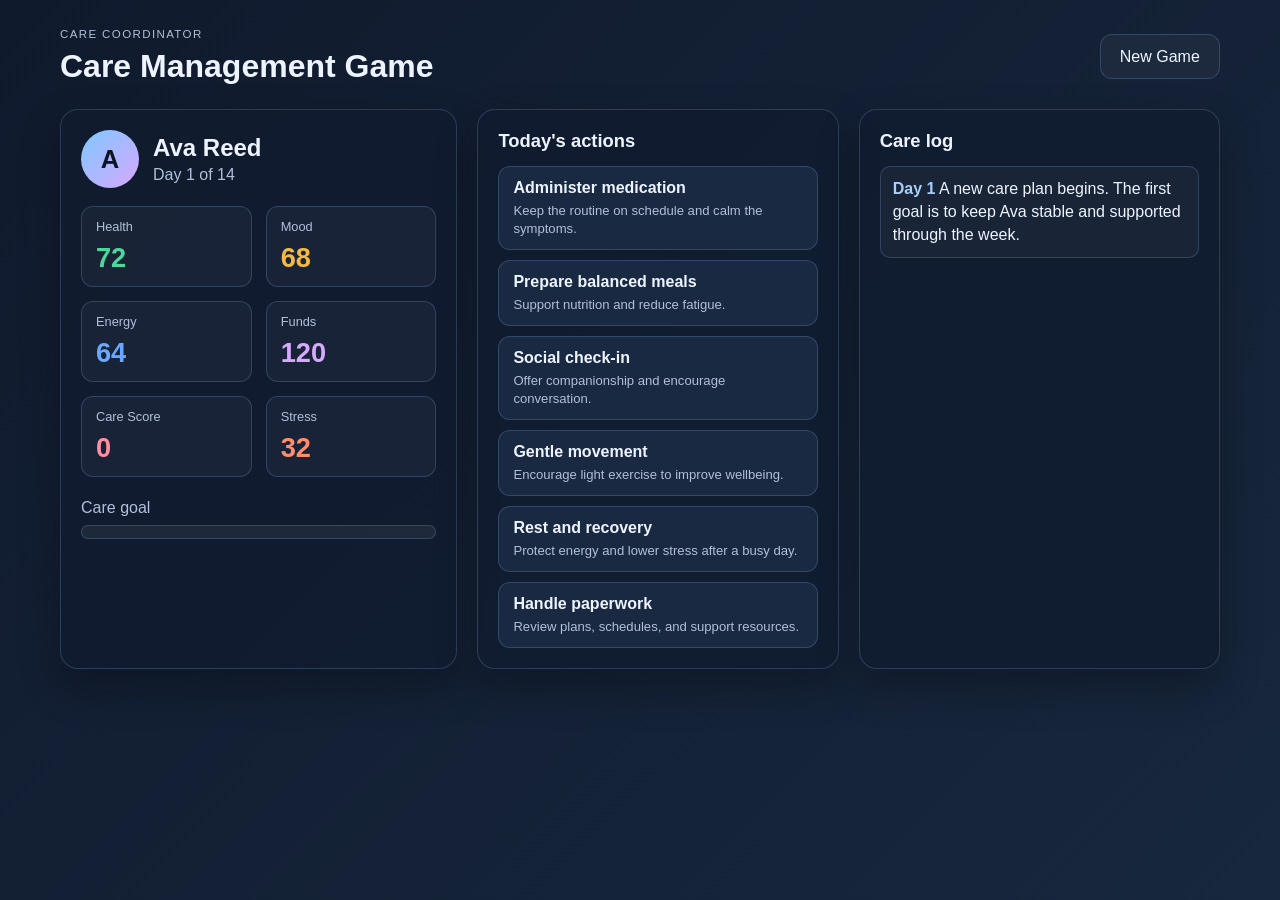
==== index.html @ a7c1570c "Version 1.0.0" ====
<!DOCTYPE html>
<html lang="en">
  <head>
    <meta charset="UTF-8" />
    <meta name="viewport" content="width=device-width, initial-scale=1.0" />
    <title>Care Management Game</title>
    <link rel="stylesheet" href="style.css" />
  </head>
  <body>
    <div class="app-shell">
      <header class="topbar">
        <div>
          <p class="eyebrow">Care Coordinator</p>
          <h1>Care Management Game</h1>
        </div>
        <button id="new-game-btn" class="secondary-btn">New Game</button>
      </header>

      <main class="game-layout">
        <section class="panel status-panel">
          <div class="patient-header">
            <div class="avatar">A</div>
            <div>
              <h2 id="patient-name">Ava Reed</h2>
              <p id="day-label">Day 1 of 14</p>
            </div>
          </div>

          <div class="stat-grid">
            <div class="stat-card health">
              <span>Health</span>
              <strong id="health-stat">72</strong>
            </div>
            <div class="stat-card mood">
              <span>Mood</span>
              <strong id="mood-stat">68</strong>
            </div>
            <div class="stat-card energy">
              <span>Energy</span>
              <strong id="energy-stat">64</strong>
            </div>
            <div class="stat-card money">
              <span>Funds</span>
              <strong id="funds-stat">120</strong>
            </div>
            <div class="stat-card care">
              <span>Care Score</span>
              <strong id="care-stat">0</strong>
            </div>
            <div class="stat-card stress">
              <span>Stress</span>
              <strong id="stress-stat">32</strong>
            </div>
          </div>

          <div class="progress-block">
            <label>Care goal</label>
            <div class="progress-bar">
              <div id="care-progress" class="progress-fill"></div>
            </div>
          </div>
        </section>

        <section class="panel action-panel">
          <h3>Today's actions</h3>
          <div id="action-buttons" class="action-list"></div>
        </section>

        <section class="panel log-panel">
          <h3>Care log</h3>
          <ul id="log-list" class="log-list"></ul>
        </section>
      </main>
    </div>

    <script src="script.js"></script>
  </body>
</html>
---- style.css ----
:root {
  --bg1: #101a2d;
  --bg2: #17273d;
  --panel: rgba(16, 28, 47, 0.88);
  --panel-alt: rgba(26, 44, 68, 0.9);
  --border: rgba(160, 196, 255, 0.2);
  --text: #eef4ff;
  --muted: #b3bfd8;
  --health: #4dd79d;
  --mood: #f4b942;
  --energy: #6aa8ff;
  --money: #d7a8ff;
  --care: #ff8ea3;
  --stress: #ff8d6b;
  --shadow: rgba(0, 0, 0, 0.28);
}

* {
  box-sizing: border-box;
}

body {
  margin: 0;
  min-height: 100vh;
  font-family: "Segoe UI", Tahoma, Geneva, Verdana, sans-serif;
  background: linear-gradient(135deg, var(--bg1), var(--bg2));
  color: var(--text);
}

button {
  font: inherit;
}

.app-shell {
  max-width: 1200px;
  margin: 0 auto;
  padding: 28px 20px 40px;
}

.topbar {
  display: flex;
  justify-content: space-between;
  align-items: center;
  gap: 18px;
  margin-bottom: 24px;
}

.eyebrow {
  margin: 0 0 8px;
  color: var(--muted);
  text-transform: uppercase;
  letter-spacing: 0.12em;
  font-size: 0.72rem;
}

h1 {
  margin: 0;
  font-size: clamp(2rem, 2vw, 3rem);
}

.secondary-btn {
  border: 1px solid var(--border);
  background: rgba(255, 255, 255, 0.04);
  color: var(--text);
  padding: 0.8rem 1.2rem;
  border-radius: 12px;
  cursor: pointer;
  transition: transform 0.15s ease, background 0.15s ease;
}

.secondary-btn:hover {
  transform: translateY(-1px);
  background: rgba(255, 255, 255, 0.08);
}

.game-layout {
  display: grid;
  grid-template-columns: 1.1fr 1fr 1fr;
  gap: 20px;
}

.panel {
  background: var(--panel);
  border: 1px solid var(--border);
  border-radius: 18px;
  box-shadow: 0 18px 40px var(--shadow);
  padding: 20px;
}

.patient-header {
  display: flex;
  align-items: center;
  gap: 14px;
  margin-bottom: 18px;
}

.avatar {
  display: grid;
  place-items: center;
  width: 58px;
  height: 58px;
  border-radius: 50%;
  background: linear-gradient(135deg, #7fc8ff, #d7a8ff);
  color: #0d1424;
  font-weight: 800;
  font-size: 1.6rem;
}

.patient-header h2 {
  margin: 0 0 4px;
}

#day-label {
  margin: 0;
  color: var(--muted);
}

.stat-grid {
  display: grid;
  grid-template-columns: repeat(2, minmax(120px, 1fr));
  gap: 14px;
}

.stat-card {
  background: rgba(255, 255, 255, 0.04);
  border: 1px solid var(--border);
  border-radius: 12px;
  padding: 12px 14px;
}

.stat-card span {
  display: block;
  color: var(--muted);
  font-size: 0.8rem;
  margin-bottom: 8px;
}

.stat-card strong {
  font-size: 1.7rem;
}

.stat-card.health strong { color: var(--health); }
.stat-card.mood strong { color: var(--mood); }
.stat-card.energy strong { color: var(--energy); }
.stat-card.money strong { color: var(--money); }
.stat-card.care strong { color: var(--care); }
.stat-card.stress strong { color: var(--stress); }

.progress-block {
  margin-top: 22px;
}

.progress-block label {
  display: block;
  margin-bottom: 8px;
  color: var(--muted);
}

.progress-bar {
  width: 100%;
  height: 14px;
  border-radius: 999px;
  background: rgba(255, 255, 255, 0.06);
  overflow: hidden;
  border: 1px solid var(--border);
}

.progress-fill {
  width: 0%;
  height: 100%;
  border-radius: inherit;
  background: linear-gradient(90deg, #ff8ea3, #f4b942);
  transition: width 0.2s ease;
}

.action-panel h3,
.log-panel h3 {
  margin-top: 0;
  margin-bottom: 14px;
  font-size: 1.15rem;
}

.action-list {
  display: grid;
  gap: 10px;
}

.action-btn {
  width: 100%;
  text-align: left;
  background: var(--panel-alt);
  color: var(--text);
  border: 1px solid var(--border);
  border-radius: 12px;
  padding: 12px 14px;
  cursor: pointer;
  transition: transform 0.15s ease, border-color 0.15s ease;
}

.action-btn:hover {
  transform: translateX(2px);
  border-color: rgba(160, 196, 255, 0.55);
}

.action-btn strong {
  display: block;
  margin-bottom: 4px;
}

.action-btn span {
  color: var(--muted);
  font-size: 0.82rem;
}

.log-list {
  list-style: none;
  margin: 0;
  padding: 0;
  display: grid;
  gap: 10px;
  max-height: 520px;
  overflow: auto;
}

.log-list li {
  background: rgba(255, 255, 255, 0.04);
  border: 1px solid var(--border);
  border-radius: 10px;
  padding: 10px 12px;
  color: var(--text);
  line-height: 1.45;
}

.log-list li strong {
  color: #a7d0ff;
}

@media (max-width: 920px) {
  .game-layout {
    grid-template-columns: 1fr;
  }

  .topbar {
    flex-direction: column;
    align-items: flex-start;
  }
}
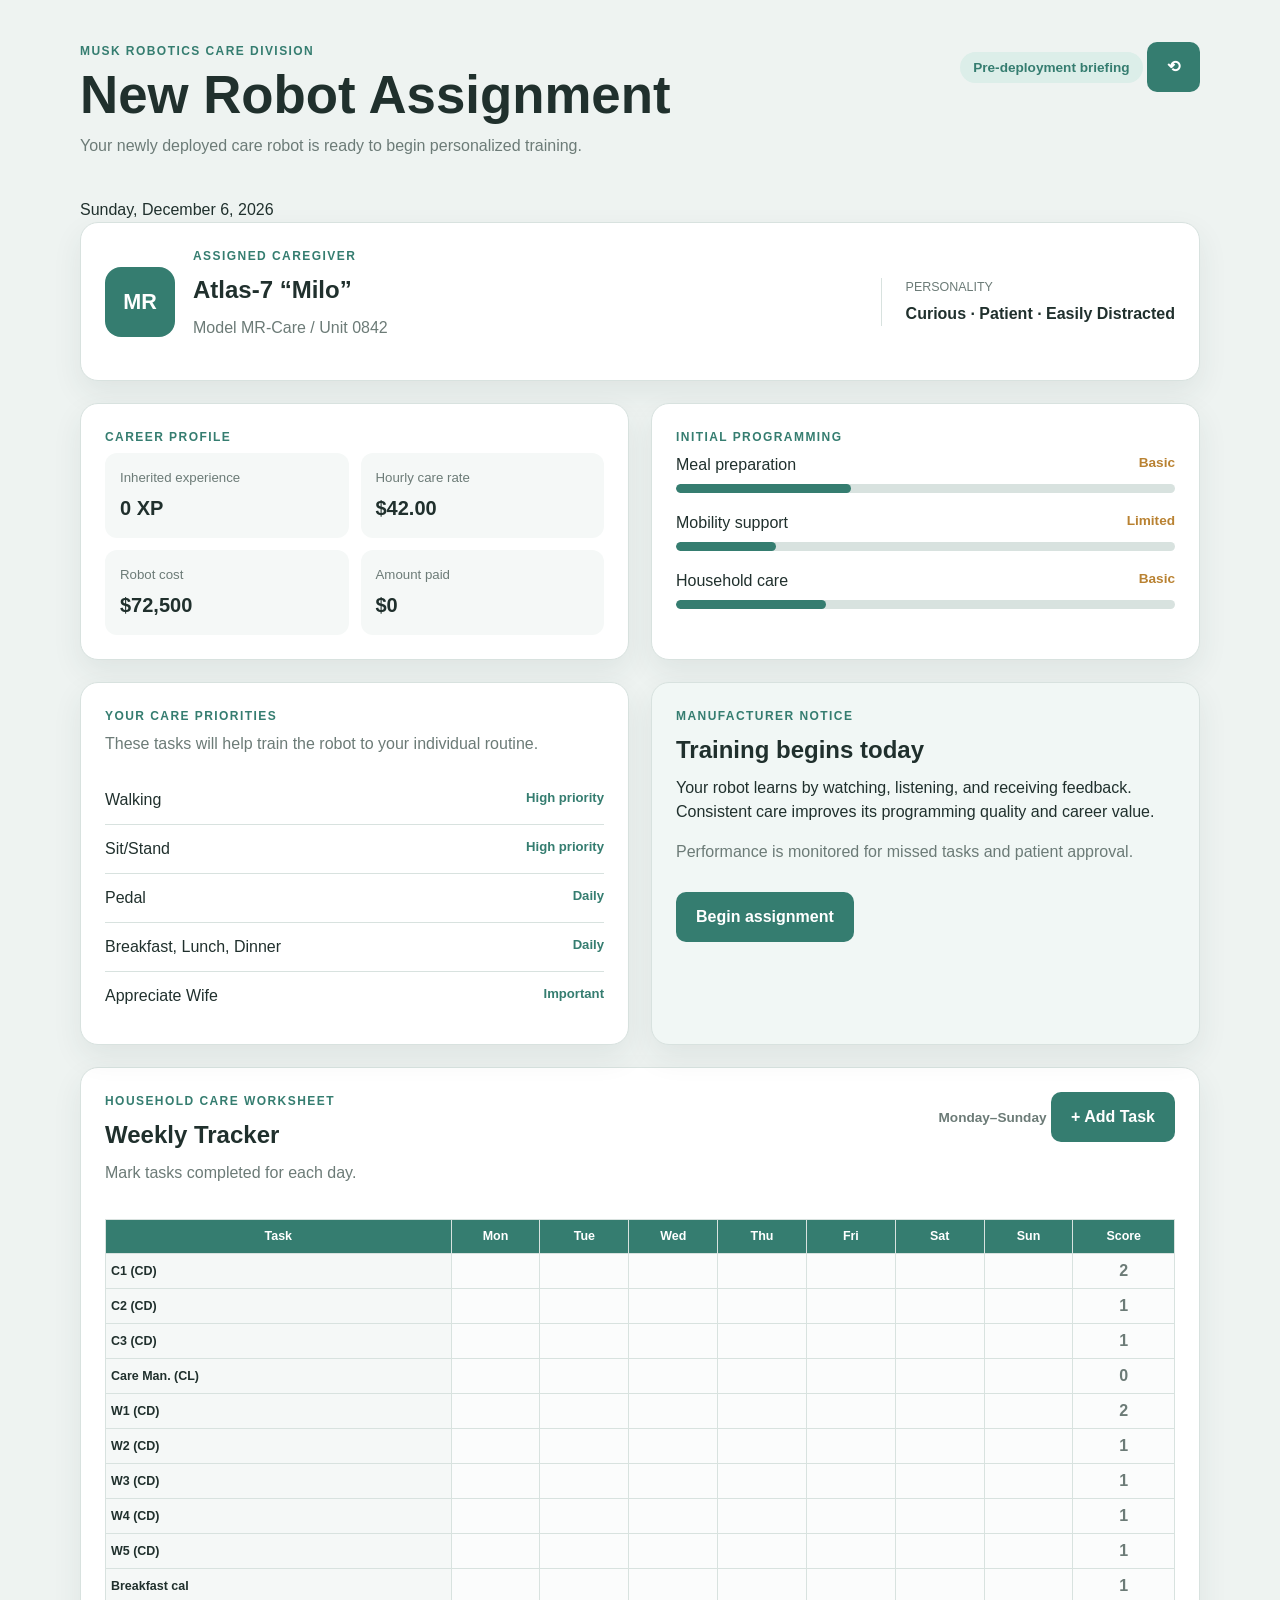
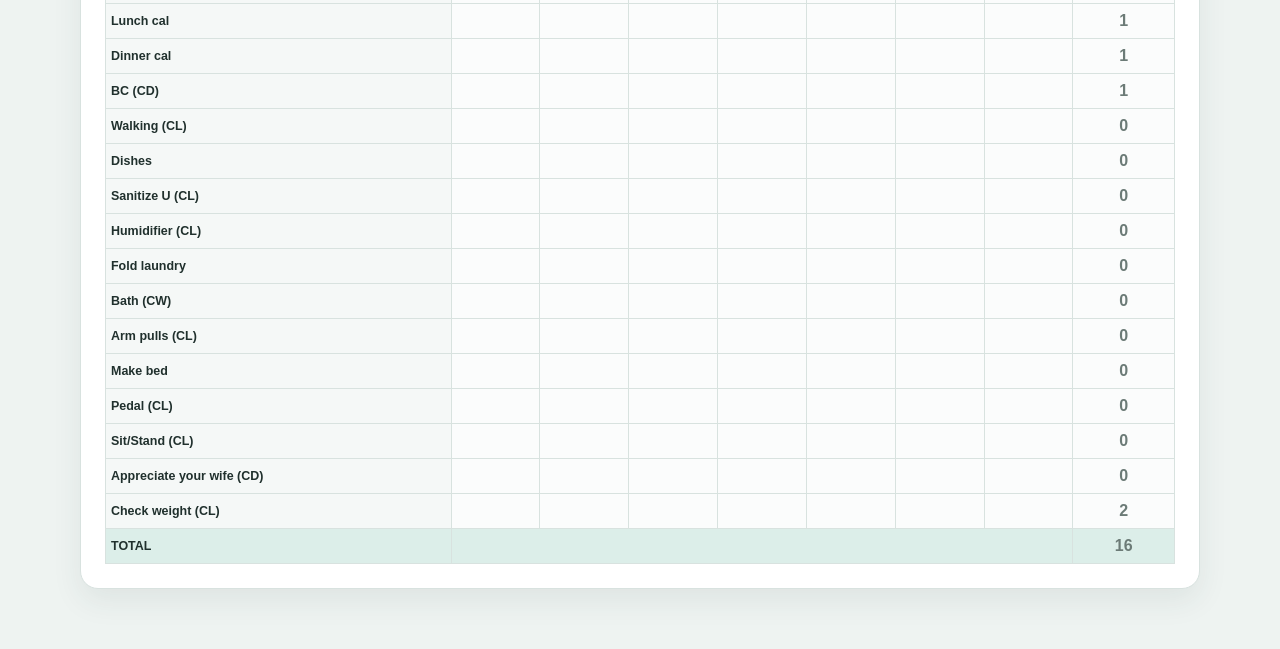
==== commit 2b309a0d: "First publish to GitHub" ====
--- a/index.html
+++ b/index.html
@@ -3,76 +3,420 @@
   <head>
     <meta charset="UTF-8" />
     <meta name="viewport" content="width=device-width, initial-scale=1.0" />
-    <title>Care Management Game</title>
-    <link rel="stylesheet" href="style.css" />
+    <title>New Robot Assignment</title>
+    <link rel="stylesheet" href="weekly-tracker-mockup.css" />
   </head>
   <body>
-    <div class="app-shell">
-      <header class="topbar">
+    <main class="page-shell">
+      <header class="app-header">
         <div>
-          <p class="eyebrow">Care Coordinator</p>
-          <h1>Care Management Game</h1>
-        </div>
-        <button id="new-game-btn" class="secondary-btn">New Game</button>
+          <p class="eyebrow">Musk Robotics Care Division</p>
+          <h1>New Robot Assignment</h1>
+          <p class="intro">
+            Your newly deployed care robot is ready to begin personalized training.
+          </p>
+        </div>
+        <div class="header-actions">
+          <span class="status-pill">Pre-deployment briefing</span>
+          <button id="reset-week" class="mini-button" type="button" aria-label="Reset week">⟲</button>
+        </div>
       </header>
 
-      <main class="game-layout">
-        <section class="panel status-panel">
-          <div class="patient-header">
-            <div class="avatar">A</div>
+      <div id="currentDate" class="worksheet-date"></div>
+
+      <section class="hero-card">
+        <div class="robot-badge">MR</div>
+        <div>
+          <p class="eyebrow">Assigned caregiver</p>
+          <h2>Atlas-7 “Milo”</h2>
+          <p class="muted">Model MR-Care / Unit 0842</p>
+        </div>
+        <div class="personality">
+          <span class="label">Personality</span>
+          <strong>Curious · Patient · Easily Distracted</strong>
+        </div>
+      </section>
+
+      <section class="dashboard-grid">
+        <article class="panel">
+          <p class="eyebrow">Career profile</p>
+          <div class="stat-grid">
+            <div class="stat-card">
+              <span>Inherited experience</span>
+              <strong>0 XP</strong>
+            </div>
+            <div class="stat-card">
+              <span>Hourly care rate</span>
+              <strong>$42.00</strong>
+            </div>
+            <div class="stat-card">
+              <span>Robot cost</span>
+              <strong>$72,500</strong>
+            </div>
+            <div class="stat-card">
+              <span>Amount paid</span>
+              <strong>$0</strong>
+            </div>
+          </div>
+        </article>
+
+        <article class="panel">
+          <p class="eyebrow">Initial programming</p>
+          <div class="skill">
+            <div><span>Meal preparation</span><strong>Basic</strong></div>
+            <div class="progress"><span style="width: 35%"></span></div>
+          </div>
+          <div class="skill">
+            <div><span>Mobility support</span><strong>Limited</strong></div>
+            <div class="progress"><span style="width: 20%"></span></div>
+          </div>
+          <div class="skill">
+            <div><span>Household care</span><strong>Basic</strong></div>
+            <div class="progress"><span style="width: 30%"></span></div>
+          </div>
+        </article>
+      </section>
+
+      <section class="lower-grid">
+        <article class="panel">
+          <p class="eyebrow">Your care priorities</p>
+          <p class="section-note">
+            These tasks will help train the robot to your individual routine.
+          </p>
+          <ul class="priority-list">
+            <li><span>Walking</span><b>High priority</b></li>
+            <li><span>Sit/Stand</span><b>High priority</b></li>
+            <li><span>Pedal</span><b>Daily</b></li>
+            <li><span>Breakfast, Lunch, Dinner</span><b>Daily</b></li>
+            <li><span>Appreciate Wife</span><b>Important</b></li>
+          </ul>
+        </article>
+
+        <article class="panel manufacturer-note">
+          <p class="eyebrow">Manufacturer notice</p>
+          <h2>Training begins today</h2>
+          <p>
+            Your robot learns by watching, listening, and receiving feedback.
+            Consistent care improves its programming quality and career value.
+          </p>
+          <p class="muted">
+            Performance is monitored for missed tasks and patient approval.
+          </p>
+          <button type="button">Begin assignment</button>
+        </article>
+      </section>
+
+      <section class="panel worksheet-panel">
+        <div class="worksheet-heading">
             <div>
-              <h2 id="patient-name">Ava Reed</h2>
-              <p id="day-label">Day 1 of 14</p>
-            </div>
-          </div>
-
-          <div class="stat-grid">
-            <div class="stat-card health">
-              <span>Health</span>
-              <strong id="health-stat">72</strong>
-            </div>
-            <div class="stat-card mood">
-              <span>Mood</span>
-              <strong id="mood-stat">68</strong>
-            </div>
-            <div class="stat-card energy">
-              <span>Energy</span>
-              <strong id="energy-stat">64</strong>
-            </div>
-            <div class="stat-card money">
-              <span>Funds</span>
-              <strong id="funds-stat">120</strong>
-            </div>
-            <div class="stat-card care">
-              <span>Care Score</span>
-              <strong id="care-stat">0</strong>
-            </div>
-            <div class="stat-card stress">
-              <span>Stress</span>
-              <strong id="stress-stat">32</strong>
-            </div>
-          </div>
-
-          <div class="progress-block">
-            <label>Care goal</label>
-            <div class="progress-bar">
-              <div id="care-progress" class="progress-fill"></div>
-            </div>
-          </div>
-        </section>
-
-        <section class="panel action-panel">
-          <h3>Today's actions</h3>
-          <div id="action-buttons" class="action-list"></div>
-        </section>
-
-        <section class="panel log-panel">
-          <h3>Care log</h3>
-          <ul id="log-list" class="log-list"></ul>
-        </section>
-      </main>
-    </div>
-
-    <script src="script.js"></script>
+            <p class="eyebrow">Household care worksheet</p>
+            <h2>Weekly Tracker</h2>
+            <p class="section-note">Mark tasks completed for each day.</p>
+            </div>
+            <div class="worksheet-tools">
+              <strong class="week-label">Monday–Sunday</strong>
+              <button id="add-task" class="mini-button alt" type="button">+ Add Task</button>
+            </div>
+        </div>
+
+        <div class="worksheet-scroll">
+            <table class="care-table">
+            <thead>
+                <tr>
+                <th>Task</th>
+                <th>Mon</th>
+                <th>Tue</th>
+                <th>Wed</th>
+                <th>Thu</th>
+                <th>Fri</th>
+                <th>Sat</th>
+                <th>Sun</th>
+                <th>Score</th>
+                </tr>
+            </thead>
+            <tbody>
+                <tr>
+                  <th class="task-name" scope="row">C1 (CD)</th>
+                  <td class="day-cell is-complete" tabindex="0" role="button" aria-label="Toggle C1 (CD) for Monday"></td>
+                  <td class="day-cell is-complete" tabindex="0" role="button" aria-label="Toggle C1 (CD) for Tuesday"></td>
+                  <td class="day-cell" tabindex="0" role="button" aria-label="Toggle C1 (CD) for Wednesday"></td>
+                  <td class="day-cell" tabindex="0" role="button" aria-label="Toggle C1 (CD) for Thursday"></td>
+                  <td class="day-cell" tabindex="0" role="button" aria-label="Toggle C1 (CD) for Friday"></td>
+                  <td class="day-cell" tabindex="0" role="button" aria-label="Toggle C1 (CD) for Saturday"></td>
+                  <td class="day-cell" tabindex="0" role="button" aria-label="Toggle C1 (CD) for Sunday"></td>
+                  <td class="score-cell">2</td>
+                </tr>
+                <tr>
+                  <th class="task-name" scope="row">C2 (CD)</th>
+                  <td class="day-cell is-complete" tabindex="0" role="button" aria-label="Toggle C2 (CD) for Monday"></td>
+                  <td class="day-cell" tabindex="0" role="button" aria-label="Toggle C2 (CD) for Tuesday"></td>
+                  <td class="day-cell" tabindex="0" role="button" aria-label="Toggle C2 (CD) for Wednesday"></td>
+                  <td class="day-cell" tabindex="0" role="button" aria-label="Toggle C2 (CD) for Thursday"></td>
+                  <td class="day-cell" tabindex="0" role="button" aria-label="Toggle C2 (CD) for Friday"></td>
+                  <td class="day-cell" tabindex="0" role="button" aria-label="Toggle C2 (CD) for Saturday"></td>
+                  <td class="day-cell" tabindex="0" role="button" aria-label="Toggle C2 (CD) for Sunday"></td>
+                  <td class="score-cell">1</td>
+                </tr>
+                <tr>
+                  <th class="task-name" scope="row">C3 (CD)</th>
+                  <td class="day-cell is-complete" tabindex="0" role="button" aria-label="Toggle C3 (CD) for Monday"></td>
+                  <td class="day-cell" tabindex="0" role="button" aria-label="Toggle C3 (CD) for Tuesday"></td>
+                  <td class="day-cell" tabindex="0" role="button" aria-label="Toggle C3 (CD) for Wednesday"></td>
+                  <td class="day-cell" tabindex="0" role="button" aria-label="Toggle C3 (CD) for Thursday"></td>
+                  <td class="day-cell" tabindex="0" role="button" aria-label="Toggle C3 (CD) for Friday"></td>
+                  <td class="day-cell" tabindex="0" role="button" aria-label="Toggle C3 (CD) for Saturday"></td>
+                  <td class="day-cell" tabindex="0" role="button" aria-label="Toggle C3 (CD) for Sunday"></td>
+                  <td class="score-cell">1</td>
+                </tr>
+                <tr>
+                  <th class="task-name" scope="row">Care Man. (CL)</th>
+                  <td class="day-cell" tabindex="0" role="button" aria-label="Toggle Care Man. (CL) for Monday"></td>
+                  <td class="day-cell" tabindex="0" role="button" aria-label="Toggle Care Man. (CL) for Tuesday"></td>
+                  <td class="day-cell" tabindex="0" role="button" aria-label="Toggle Care Man. (CL) for Wednesday"></td>
+                  <td class="day-cell" tabindex="0" role="button" aria-label="Toggle Care Man. (CL) for Thursday"></td>
+                  <td class="day-cell" tabindex="0" role="button" aria-label="Toggle Care Man. (CL) for Friday"></td>
+                  <td class="day-cell" tabindex="0" role="button" aria-label="Toggle Care Man. (CL) for Saturday"></td>
+                  <td class="day-cell" tabindex="0" role="button" aria-label="Toggle Care Man. (CL) for Sunday"></td>
+                  <td class="score-cell">0</td>
+                </tr>
+                <tr>
+                  <th class="task-name" scope="row">W1 (CD)</th>
+                  <td class="day-cell is-complete" tabindex="0" role="button" aria-label="Toggle W1 (CD) for Monday"></td>
+                  <td class="day-cell is-complete" tabindex="0" role="button" aria-label="Toggle W1 (CD) for Tuesday"></td>
+                  <td class="day-cell" tabindex="0" role="button" aria-label="Toggle W1 (CD) for Wednesday"></td>
+                  <td class="day-cell" tabindex="0" role="button" aria-label="Toggle W1 (CD) for Thursday"></td>
+                  <td class="day-cell" tabindex="0" role="button" aria-label="Toggle W1 (CD) for Friday"></td>
+                  <td class="day-cell" tabindex="0" role="button" aria-label="Toggle W1 (CD) for Saturday"></td>
+                  <td class="day-cell" tabindex="0" role="button" aria-label="Toggle W1 (CD) for Sunday"></td>
+                  <td class="score-cell">2</td>
+                </tr>
+                <tr>
+                  <th class="task-name" scope="row">W2 (CD)</th>
+                  <td class="day-cell is-complete" tabindex="0" role="button" aria-label="Toggle W2 (CD) for Monday"></td>
+                  <td class="day-cell" tabindex="0" role="button" aria-label="Toggle W2 (CD) for Tuesday"></td>
+                  <td class="day-cell" tabindex="0" role="button" aria-label="Toggle W2 (CD) for Wednesday"></td>
+                  <td class="day-cell" tabindex="0" role="button" aria-label="Toggle W2 (CD) for Thursday"></td>
+                  <td class="day-cell" tabindex="0" role="button" aria-label="Toggle W2 (CD) for Friday"></td>
+                  <td class="day-cell" tabindex="0" role="button" aria-label="Toggle W2 (CD) for Saturday"></td>
+                  <td class="day-cell" tabindex="0" role="button" aria-label="Toggle W2 (CD) for Sunday"></td>
+                  <td class="score-cell">1</td>
+                </tr>
+                <tr>
+                  <th class="task-name" scope="row">W3 (CD)</th>
+                  <td class="day-cell is-complete" tabindex="0" role="button" aria-label="Toggle W3 (CD) for Monday"></td>
+                  <td class="day-cell" tabindex="0" role="button" aria-label="Toggle W3 (CD) for Tuesday"></td>
+                  <td class="day-cell" tabindex="0" role="button" aria-label="Toggle W3 (CD) for Wednesday"></td>
+                  <td class="day-cell" tabindex="0" role="button" aria-label="Toggle W3 (CD) for Thursday"></td>
+                  <td class="day-cell" tabindex="0" role="button" aria-label="Toggle W3 (CD) for Friday"></td>
+                  <td class="day-cell" tabindex="0" role="button" aria-label="Toggle W3 (CD) for Saturday"></td>
+                  <td class="day-cell" tabindex="0" role="button" aria-label="Toggle W3 (CD) for Sunday"></td>
+                  <td class="score-cell">1</td>
+                </tr>
+                <tr>
+                  <th class="task-name" scope="row">W4 (CD)</th>
+                  <td class="day-cell is-complete" tabindex="0" role="button" aria-label="Toggle W4 (CD) for Monday"></td>
+                  <td class="day-cell" tabindex="0" role="button" aria-label="Toggle W4 (CD) for Tuesday"></td>
+                  <td class="day-cell" tabindex="0" role="button" aria-label="Toggle W4 (CD) for Wednesday"></td>
+                  <td class="day-cell" tabindex="0" role="button" aria-label="Toggle W4 (CD) for Thursday"></td>
+                  <td class="day-cell" tabindex="0" role="button" aria-label="Toggle W4 (CD) for Friday"></td>
+                  <td class="day-cell" tabindex="0" role="button" aria-label="Toggle W4 (CD) for Saturday"></td>
+                  <td class="day-cell" tabindex="0" role="button" aria-label="Toggle W4 (CD) for Sunday"></td>
+                  <td class="score-cell">1</td>
+                </tr>
+                <tr>
+                  <th class="task-name" scope="row">W5 (CD)</th>
+                  <td class="day-cell is-complete" tabindex="0" role="button" aria-label="Toggle W5 (CD) for Monday"></td>
+                  <td class="day-cell" tabindex="0" role="button" aria-label="Toggle W5 (CD) for Tuesday"></td>
+                  <td class="day-cell" tabindex="0" role="button" aria-label="Toggle W5 (CD) for Wednesday"></td>
+                  <td class="day-cell" tabindex="0" role="button" aria-label="Toggle W5 (CD) for Thursday"></td>
+                  <td class="day-cell" tabindex="0" role="button" aria-label="Toggle W5 (CD) for Friday"></td>
+                  <td class="day-cell" tabindex="0" role="button" aria-label="Toggle W5 (CD) for Saturday"></td>
+                  <td class="day-cell" tabindex="0" role="button" aria-label="Toggle W5 (CD) for Sunday"></td>
+                  <td class="score-cell">1</td>
+                </tr>
+                <tr>
+                  <th class="task-name" scope="row">Breakfast cal</th>
+                  <td class="day-cell is-complete" tabindex="0" role="button" aria-label="Toggle Breakfast cal for Monday"></td>
+                  <td class="day-cell" tabindex="0" role="button" aria-label="Toggle Breakfast cal for Tuesday"></td>
+                  <td class="day-cell" tabindex="0" role="button" aria-label="Toggle Breakfast cal for Wednesday"></td>
+                  <td class="day-cell" tabindex="0" role="button" aria-label="Toggle Breakfast cal for Thursday"></td>
+                  <td class="day-cell" tabindex="0" role="button" aria-label="Toggle Breakfast cal for Friday"></td>
+                  <td class="day-cell" tabindex="0" role="button" aria-label="Toggle Breakfast cal for Saturday"></td>
+                  <td class="day-cell" tabindex="0" role="button" aria-label="Toggle Breakfast cal for Sunday"></td>
+                  <td class="score-cell">1</td>
+                </tr>
+                <tr>
+                  <th class="task-name" scope="row">Lunch cal</th>
+                  <td class="day-cell is-complete" tabindex="0" role="button" aria-label="Toggle Lunch cal for Monday"></td>
+                  <td class="day-cell" tabindex="0" role="button" aria-label="Toggle Lunch cal for Tuesday"></td>
+                  <td class="day-cell" tabindex="0" role="button" aria-label="Toggle Lunch cal for Wednesday"></td>
+                  <td class="day-cell" tabindex="0" role="button" aria-label="Toggle Lunch cal for Thursday"></td>
+                  <td class="day-cell" tabindex="0" role="button" aria-label="Toggle Lunch cal for Friday"></td>
+                  <td class="day-cell" tabindex="0" role="button" aria-label="Toggle Lunch cal for Saturday"></td>
+                  <td class="day-cell" tabindex="0" role="button" aria-label="Toggle Lunch cal for Sunday"></td>
+                  <td class="score-cell">1</td>
+                </tr>
+                <tr>
+                  <th class="task-name" scope="row">Dinner cal</th>
+                  <td class="day-cell is-complete" tabindex="0" role="button" aria-label="Toggle Dinner cal for Monday"></td>
+                  <td class="day-cell" tabindex="0" role="button" aria-label="Toggle Dinner cal for Tuesday"></td>
+                  <td class="day-cell" tabindex="0" role="button" aria-label="Toggle Dinner cal for Wednesday"></td>
+                  <td class="day-cell" tabindex="0" role="button" aria-label="Toggle Dinner cal for Thursday"></td>
+                  <td class="day-cell" tabindex="0" role="button" aria-label="Toggle Dinner cal for Friday"></td>
+                  <td class="day-cell" tabindex="0" role="button" aria-label="Toggle Dinner cal for Saturday"></td>
+                  <td class="day-cell" tabindex="0" role="button" aria-label="Toggle Dinner cal for Sunday"></td>
+                  <td class="score-cell">1</td>
+                </tr>
+                <tr>
+                  <th class="task-name" scope="row">BC (CD)</th>
+                  <td class="day-cell is-complete" tabindex="0" role="button" aria-label="Toggle BC (CD) for Monday"></td>
+                  <td class="day-cell" tabindex="0" role="button" aria-label="Toggle BC (CD) for Tuesday"></td>
+                  <td class="day-cell" tabindex="0" role="button" aria-label="Toggle BC (CD) for Wednesday"></td>
+                  <td class="day-cell" tabindex="0" role="button" aria-label="Toggle BC (CD) for Thursday"></td>
+                  <td class="day-cell" tabindex="0" role="button" aria-label="Toggle BC (CD) for Friday"></td>
+                  <td class="day-cell" tabindex="0" role="button" aria-label="Toggle BC (CD) for Saturday"></td>
+                  <td class="day-cell" tabindex="0" role="button" aria-label="Toggle BC (CD) for Sunday"></td>
+                  <td class="score-cell">1</td>
+                </tr>
+                <tr>
+                  <th class="task-name" scope="row">Walking (CL)</th>
+                  <td class="day-cell" tabindex="0" role="button" aria-label="Toggle Walking (CL) for Monday"></td>
+                  <td class="day-cell" tabindex="0" role="button" aria-label="Toggle Walking (CL) for Tuesday"></td>
+                  <td class="day-cell" tabindex="0" role="button" aria-label="Toggle Walking (CL) for Wednesday"></td>
+                  <td class="day-cell" tabindex="0" role="button" aria-label="Toggle Walking (CL) for Thursday"></td>
+                  <td class="day-cell" tabindex="0" role="button" aria-label="Toggle Walking (CL) for Friday"></td>
+                  <td class="day-cell" tabindex="0" role="button" aria-label="Toggle Walking (CL) for Saturday"></td>
+                  <td class="day-cell" tabindex="0" role="button" aria-label="Toggle Walking (CL) for Sunday"></td>
+                  <td class="score-cell">0</td>
+                </tr>
+                <tr>
+                  <th class="task-name" scope="row">Dishes</th>
+                  <td class="day-cell" tabindex="0" role="button" aria-label="Toggle Dishes for Monday"></td>
+                  <td class="day-cell" tabindex="0" role="button" aria-label="Toggle Dishes for Tuesday"></td>
+                  <td class="day-cell" tabindex="0" role="button" aria-label="Toggle Dishes for Wednesday"></td>
+                  <td class="day-cell" tabindex="0" role="button" aria-label="Toggle Dishes for Thursday"></td>
+                  <td class="day-cell" tabindex="0" role="button" aria-label="Toggle Dishes for Friday"></td>
+                  <td class="day-cell" tabindex="0" role="button" aria-label="Toggle Dishes for Saturday"></td>
+                  <td class="day-cell" tabindex="0" role="button" aria-label="Toggle Dishes for Sunday"></td>
+                  <td class="score-cell">0</td>
+                </tr>
+                <tr>
+                  <th class="task-name" scope="row">Sanitize U (CL)</th>
+                  <td class="day-cell" tabindex="0" role="button" aria-label="Toggle Sanitize U (CL) for Monday"></td>
+                  <td class="day-cell" tabindex="0" role="button" aria-label="Toggle Sanitize U (CL) for Tuesday"></td>
+                  <td class="day-cell" tabindex="0" role="button" aria-label="Toggle Sanitize U (CL) for Wednesday"></td>
+                  <td class="day-cell" tabindex="0" role="button" aria-label="Toggle Sanitize U (CL) for Thursday"></td>
+                  <td class="day-cell" tabindex="0" role="button" aria-label="Toggle Sanitize U (CL) for Friday"></td>
+                  <td class="day-cell" tabindex="0" role="button" aria-label="Toggle Sanitize U (CL) for Saturday"></td>
+                  <td class="day-cell" tabindex="0" role="button" aria-label="Toggle Sanitize U (CL) for Sunday"></td>
+                  <td class="score-cell">0</td>
+                </tr>
+                <tr>
+                  <th class="task-name" scope="row">Humidifier (CL)</th>
+                  <td class="day-cell" tabindex="0" role="button" aria-label="Toggle Humidifier (CL) for Monday"></td>
+                  <td class="day-cell" tabindex="0" role="button" aria-label="Toggle Humidifier (CL) for Tuesday"></td>
+                  <td class="day-cell" tabindex="0" role="button" aria-label="Toggle Humidifier (CL) for Wednesday"></td>
+                  <td class="day-cell" tabindex="0" role="button" aria-label="Toggle Humidifier (CL) for Thursday"></td>
+                  <td class="day-cell" tabindex="0" role="button" aria-label="Toggle Humidifier (CL) for Friday"></td>
+                  <td class="day-cell" tabindex="0" role="button" aria-label="Toggle Humidifier (CL) for Saturday"></td>
+                  <td class="day-cell" tabindex="0" role="button" aria-label="Toggle Humidifier (CL) for Sunday"></td>
+                  <td class="score-cell">0</td>
+                </tr>
+                <tr>
+                  <th class="task-name" scope="row">Fold laundry</th>
+                  <td class="day-cell" tabindex="0" role="button" aria-label="Toggle Fold laundry for Monday"></td>
+                  <td class="day-cell" tabindex="0" role="button" aria-label="Toggle Fold laundry for Tuesday"></td>
+                  <td class="day-cell" tabindex="0" role="button" aria-label="Toggle Fold laundry for Wednesday"></td>
+                  <td class="day-cell" tabindex="0" role="button" aria-label="Toggle Fold laundry for Thursday"></td>
+                  <td class="day-cell" tabindex="0" role="button" aria-label="Toggle Fold laundry for Friday"></td>
+                  <td class="day-cell" tabindex="0" role="button" aria-label="Toggle Fold laundry for Saturday"></td>
+                  <td class="day-cell" tabindex="0" role="button" aria-label="Toggle Fold laundry for Sunday"></td>
+                  <td class="score-cell">0</td>
+                </tr>
+                <tr>
+                  <th class="task-name" scope="row">Bath (CW)</th>
+                  <td class="day-cell" tabindex="0" role="button" aria-label="Toggle Bath (CW) for Monday"></td>
+                  <td class="day-cell" tabindex="0" role="button" aria-label="Toggle Bath (CW) for Tuesday"></td>
+                  <td class="day-cell" tabindex="0" role="button" aria-label="Toggle Bath (CW) for Wednesday"></td>
+                  <td class="day-cell" tabindex="0" role="button" aria-label="Toggle Bath (CW) for Thursday"></td>
+                  <td class="day-cell" tabindex="0" role="button" aria-label="Toggle Bath (CW) for Friday"></td>
+                  <td class="day-cell" tabindex="0" role="button" aria-label="Toggle Bath (CW) for Saturday"></td>
+                  <td class="day-cell" tabindex="0" role="button" aria-label="Toggle Bath (CW) for Sunday"></td>
+                  <td class="score-cell">0</td>
+                </tr>
+                <tr>
+                  <th class="task-name" scope="row">Arm pulls (CL)</th>
+                  <td class="day-cell" tabindex="0" role="button" aria-label="Toggle Arm pulls (CL) for Monday"></td>
+                  <td class="day-cell" tabindex="0" role="button" aria-label="Toggle Arm pulls (CL) for Tuesday"></td>
+                  <td class="day-cell" tabindex="0" role="button" aria-label="Toggle Arm pulls (CL) for Wednesday"></td>
+                  <td class="day-cell" tabindex="0" role="button" aria-label="Toggle Arm pulls (CL) for Thursday"></td>
+                  <td class="day-cell" tabindex="0" role="button" aria-label="Toggle Arm pulls (CL) for Friday"></td>
+                  <td class="day-cell" tabindex="0" role="button" aria-label="Toggle Arm pulls (CL) for Saturday"></td>
+                  <td class="day-cell" tabindex="0" role="button" aria-label="Toggle Arm pulls (CL) for Sunday"></td>
+                  <td class="score-cell">0</td>
+                </tr>
+                <tr>
+                  <th class="task-name" scope="row">Make bed</th>
+                  <td class="day-cell" tabindex="0" role="button" aria-label="Toggle Make bed for Monday"></td>
+                  <td class="day-cell" tabindex="0" role="button" aria-label="Toggle Make bed for Tuesday"></td>
+                  <td class="day-cell" tabindex="0" role="button" aria-label="Toggle Make bed for Wednesday"></td>
+                  <td class="day-cell" tabindex="0" role="button" aria-label="Toggle Make bed for Thursday"></td>
+                  <td class="day-cell" tabindex="0" role="button" aria-label="Toggle Make bed for Friday"></td>
+                  <td class="day-cell" tabindex="0" role="button" aria-label="Toggle Make bed for Saturday"></td>
+                  <td class="day-cell" tabindex="0" role="button" aria-label="Toggle Make bed for Sunday"></td>
+                  <td class="score-cell">0</td>
+                </tr>
+                <tr>
+                  <th class="task-name" scope="row">Pedal (CL)</th>
+                  <td class="day-cell" tabindex="0" role="button" aria-label="Toggle Pedal (CL) for Monday"></td>
+                  <td class="day-cell" tabindex="0" role="button" aria-label="Toggle Pedal (CL) for Tuesday"></td>
+                  <td class="day-cell" tabindex="0" role="button" aria-label="Toggle Pedal (CL) for Wednesday"></td>
+                  <td class="day-cell" tabindex="0" role="button" aria-label="Toggle Pedal (CL) for Thursday"></td>
+                  <td class="day-cell" tabindex="0" role="button" aria-label="Toggle Pedal (CL) for Friday"></td>
+                  <td class="day-cell" tabindex="0" role="button" aria-label="Toggle Pedal (CL) for Saturday"></td>
+                  <td class="day-cell" tabindex="0" role="button" aria-label="Toggle Pedal (CL) for Sunday"></td>
+                  <td class="score-cell">0</td>
+                </tr>
+                <tr>
+                  <th class="task-name" scope="row">Sit/Stand (CL)</th>
+                  <td class="day-cell" tabindex="0" role="button" aria-label="Toggle Sit/Stand (CL) for Monday"></td>
+                  <td class="day-cell" tabindex="0" role="button" aria-label="Toggle Sit/Stand (CL) for Tuesday"></td>
+                  <td class="day-cell" tabindex="0" role="button" aria-label="Toggle Sit/Stand (CL) for Wednesday"></td>
+                  <td class="day-cell" tabindex="0" role="button" aria-label="Toggle Sit/Stand (CL) for Thursday"></td>
+                  <td class="day-cell" tabindex="0" role="button" aria-label="Toggle Sit/Stand (CL) for Friday"></td>
+                  <td class="day-cell" tabindex="0" role="button" aria-label="Toggle Sit/Stand (CL) for Saturday"></td>
+                  <td class="day-cell" tabindex="0" role="button" aria-label="Toggle Sit/Stand (CL) for Sunday"></td>
+                  <td class="score-cell">0</td>
+                </tr>
+                <tr>
+                  <th class="task-name" scope="row">Appreciate your wife (CD)</th>
+                  <td class="day-cell" tabindex="0" role="button" aria-label="Toggle Appreciate your wife (CD) for Monday"></td>
+                  <td class="day-cell" tabindex="0" role="button" aria-label="Toggle Appreciate your wife (CD) for Tuesday"></td>
+                  <td class="day-cell" tabindex="0" role="button" aria-label="Toggle Appreciate your wife (CD) for Wednesday"></td>
+                  <td class="day-cell" tabindex="0" role="button" aria-label="Toggle Appreciate your wife (CD) for Thursday"></td>
+                  <td class="day-cell" tabindex="0" role="button" aria-label="Toggle Appreciate your wife (CD) for Friday"></td>
+                  <td class="day-cell" tabindex="0" role="button" aria-label="Toggle Appreciate your wife (CD) for Saturday"></td>
+                  <td class="day-cell" tabindex="0" role="button" aria-label="Toggle Appreciate your wife (CD) for Sunday"></td>
+                  <td class="score-cell">0</td>
+                </tr>
+                <tr>
+                  <th class="task-name" scope="row">Check weight (CL)</th>
+                  <td class="day-cell is-complete" tabindex="0" role="button" aria-label="Toggle Check weight (CL) for Monday"></td>
+                  <td class="day-cell is-complete" tabindex="0" role="button" aria-label="Toggle Check weight (CL) for Tuesday"></td>
+                  <td class="day-cell" tabindex="0" role="button" aria-label="Toggle Check weight (CL) for Wednesday"></td>
+                  <td class="day-cell" tabindex="0" role="button" aria-label="Toggle Check weight (CL) for Thursday"></td>
+                  <td class="day-cell" tabindex="0" role="button" aria-label="Toggle Check weight (CL) for Friday"></td>
+                  <td class="day-cell" tabindex="0" role="button" aria-label="Toggle Check weight (CL) for Saturday"></td>
+                  <td class="day-cell" tabindex="0" role="button" aria-label="Toggle Check weight (CL) for Sunday"></td>
+                  <td class="score-cell">2</td>
+                </tr>
+                <tr class="total-row"><th>TOTAL</th><td colspan="7"></td><td class="score-total">18</td></tr>
+            </tbody>
+            </table>
+        </div>
+      </section>
+
+    </main>
+    <script src="care-sheet.js"></script>
   </body>
-</html>
+</html>
--- a/weekly-tracker-mockup.css
+++ b/weekly-tracker-mockup.css
@@ -0,0 +1,324 @@
+:root {
+  --background: #eef3f1;
+  --surface: #ffffff;
+  --surface-soft: #f5f8f7;
+  --ink: #20302d;
+  --muted: #6c7b77;
+  --line: #d8e2df;
+  --accent: #357d70;
+  --accent-soft: #dceee9;
+  --gold: #b98232;
+  --shadow: 0 12px 30px rgba(40, 67, 61, 0.08);
+}
+
+* {
+  box-sizing: border-box;
+}
+
+body {
+  margin: 0;
+  min-width: 320px;
+  background: var(--background);
+  color: var(--ink);
+  font-family: Arial, sans-serif;
+  line-height: 1.5;
+}
+
+button {
+  border: 0;
+  border-radius: 10px;
+  background: var(--accent);
+  color: white;
+  cursor: default;
+  font: inherit;
+  font-weight: 700;
+  padding: 13px 20px;
+}
+
+.page-shell {
+  width: min(1120px, calc(100% - 32px));
+  margin: 0 auto;
+  padding: 42px 0 60px;
+}
+
+.app-header {
+  align-items: flex-start;
+  display: flex;
+  justify-content: space-between;
+  gap: 24px;
+  margin-bottom: 24px;
+}
+
+.eyebrow {
+  color: var(--accent);
+  font-size: 0.75rem;
+  font-weight: 800;
+  letter-spacing: 0.12em;
+  margin: 0 0 7px;
+  text-transform: uppercase;
+}
+
+h1,
+h2,
+p {
+  margin-top: 0;
+}
+
+h1 {
+  font-size: clamp(2rem, 5vw, 3.3rem);
+  line-height: 1.05;
+  margin-bottom: 12px;
+}
+
+h2 {
+  margin-bottom: 8px;
+}
+
+.intro,
+.muted,
+.section-note {
+  color: var(--muted);
+}
+
+.status-pill {
+  background: var(--accent-soft);
+  border-radius: 999px;
+  color: var(--accent);
+  font-size: 0.85rem;
+  font-weight: 700;
+  padding: 8px 13px;
+  white-space: nowrap;
+}
+
+.hero-card,
+.panel {
+  background: var(--surface);
+  border: 1px solid var(--line);
+  border-radius: 18px;
+  box-shadow: var(--shadow);
+}
+
+.hero-card {
+  align-items: center;
+  display: flex;
+  gap: 18px;
+  margin-bottom: 22px;
+  padding: 24px;
+}
+
+.robot-badge {
+  align-items: center;
+  background: var(--accent);
+  border-radius: 16px;
+  color: white;
+  display: flex;
+  flex: 0 0 70px;
+  font-size: 1.35rem;
+  font-weight: 800;
+  height: 70px;
+  justify-content: center;
+}
+
+.personality {
+  border-left: 1px solid var(--line);
+  margin-left: auto;
+  padding-left: 24px;
+}
+
+.label {
+  color: var(--muted);
+  display: block;
+  font-size: 0.78rem;
+  margin-bottom: 5px;
+  text-transform: uppercase;
+}
+
+.dashboard-grid,
+.lower-grid {
+  display: grid;
+  gap: 22px;
+  grid-template-columns: 1fr 1fr;
+  margin-bottom: 22px;
+}
+
+.panel {
+  padding: 24px;
+}
+
+.stat-grid {
+  display: grid;
+  gap: 12px;
+  grid-template-columns: 1fr 1fr;
+}
+
+.stat-card {
+  background: var(--surface-soft);
+  border-radius: 12px;
+  padding: 15px;
+}
+
+.stat-card span {
+  color: var(--muted);
+  display: block;
+  font-size: 0.83rem;
+  margin-bottom: 5px;
+}
+
+.stat-card strong {
+  font-size: 1.25rem;
+}
+
+.skill {
+  margin-bottom: 18px;
+}
+
+.skill > div:first-child {
+  display: flex;
+  justify-content: space-between;
+  margin-bottom: 7px;
+}
+
+.skill strong {
+  color: var(--gold);
+  font-size: 0.85rem;
+}
+
+.progress {
+  background: var(--line);
+  border-radius: 99px;
+  height: 9px;
+  overflow: hidden;
+}
+
+.progress span {
+  background: var(--accent);
+  border-radius: inherit;
+  display: block;
+  height: 100%;
+}
+
+.priority-list {
+  list-style: none;
+  margin: 20px 0 0;
+  padding: 0;
+}
+
+.priority-list li {
+  border-bottom: 1px solid var(--line);
+  display: flex;
+  justify-content: space-between;
+  gap: 15px;
+  padding: 12px 0;
+}
+
+.priority-list li:last-child {
+  border-bottom: 0;
+}
+
+.priority-list b {
+  color: var(--accent);
+  font-size: 0.82rem;
+}
+
+.manufacturer-note {
+  background: #f1f7f5;
+}
+
+.manufacturer-note button {
+  margin-top: 12px;
+}
+
+@media (max-width: 720px) {
+  .app-header,
+  .hero-card {
+    align-items: flex-start;
+    flex-direction: column;
+  }
+
+  .personality {
+    border-left: 0;
+    border-top: 1px solid var(--line);
+    margin-left: 0;
+    padding-left: 0;
+    padding-top: 18px;
+    width: 100%;
+  }
+
+  .dashboard-grid,
+  .lower-grid {
+    grid-template-columns: 1fr;
+  }
+}
+
+/* ...existing code... */
+
+.worksheet-panel {
+  margin-top: 22px;
+}
+
+.worksheet-heading {
+  align-items: flex-start;
+  display: flex;
+  justify-content: space-between;
+  gap: 20px;
+  margin-bottom: 18px;
+}
+
+.week-label {
+  color: var(--muted);
+  font-size: 0.85rem;
+}
+
+.worksheet-scroll {
+  overflow-x: auto;
+}
+
+.care-table {
+  border-collapse: collapse;
+  min-width: 760px;
+  width: 100%;
+}
+
+.care-table th,
+.care-table td {
+  border: 1px solid var(--line);
+  height: 34px;
+  padding: 5px;
+  text-align: center;
+}
+
+.care-table thead th {
+  background: var(--accent);
+  color: white;
+  font-size: 0.78rem;
+}
+
+.care-table tbody th {
+  background: var(--surface-soft);
+  font-size: 0.78rem;
+  font-weight: 700;
+  text-align: left;
+  white-space: nowrap;
+}
+
+.care-table tbody td {
+  background: #fbfcfc;
+  min-width: 42px;
+}
+
+.care-table tbody td.completed {
+  background: #4fc35d;
+}
+
+.care-table tbody td:last-child {
+  color: var(--muted);
+  font-weight: 700;
+  min-width: 48px;
+}
+
+.care-table .total-row th,
+.care-table .total-row td {
+  background: var(--accent-soft);
+  color: var(--ink);
+  font-weight: 800;
+}
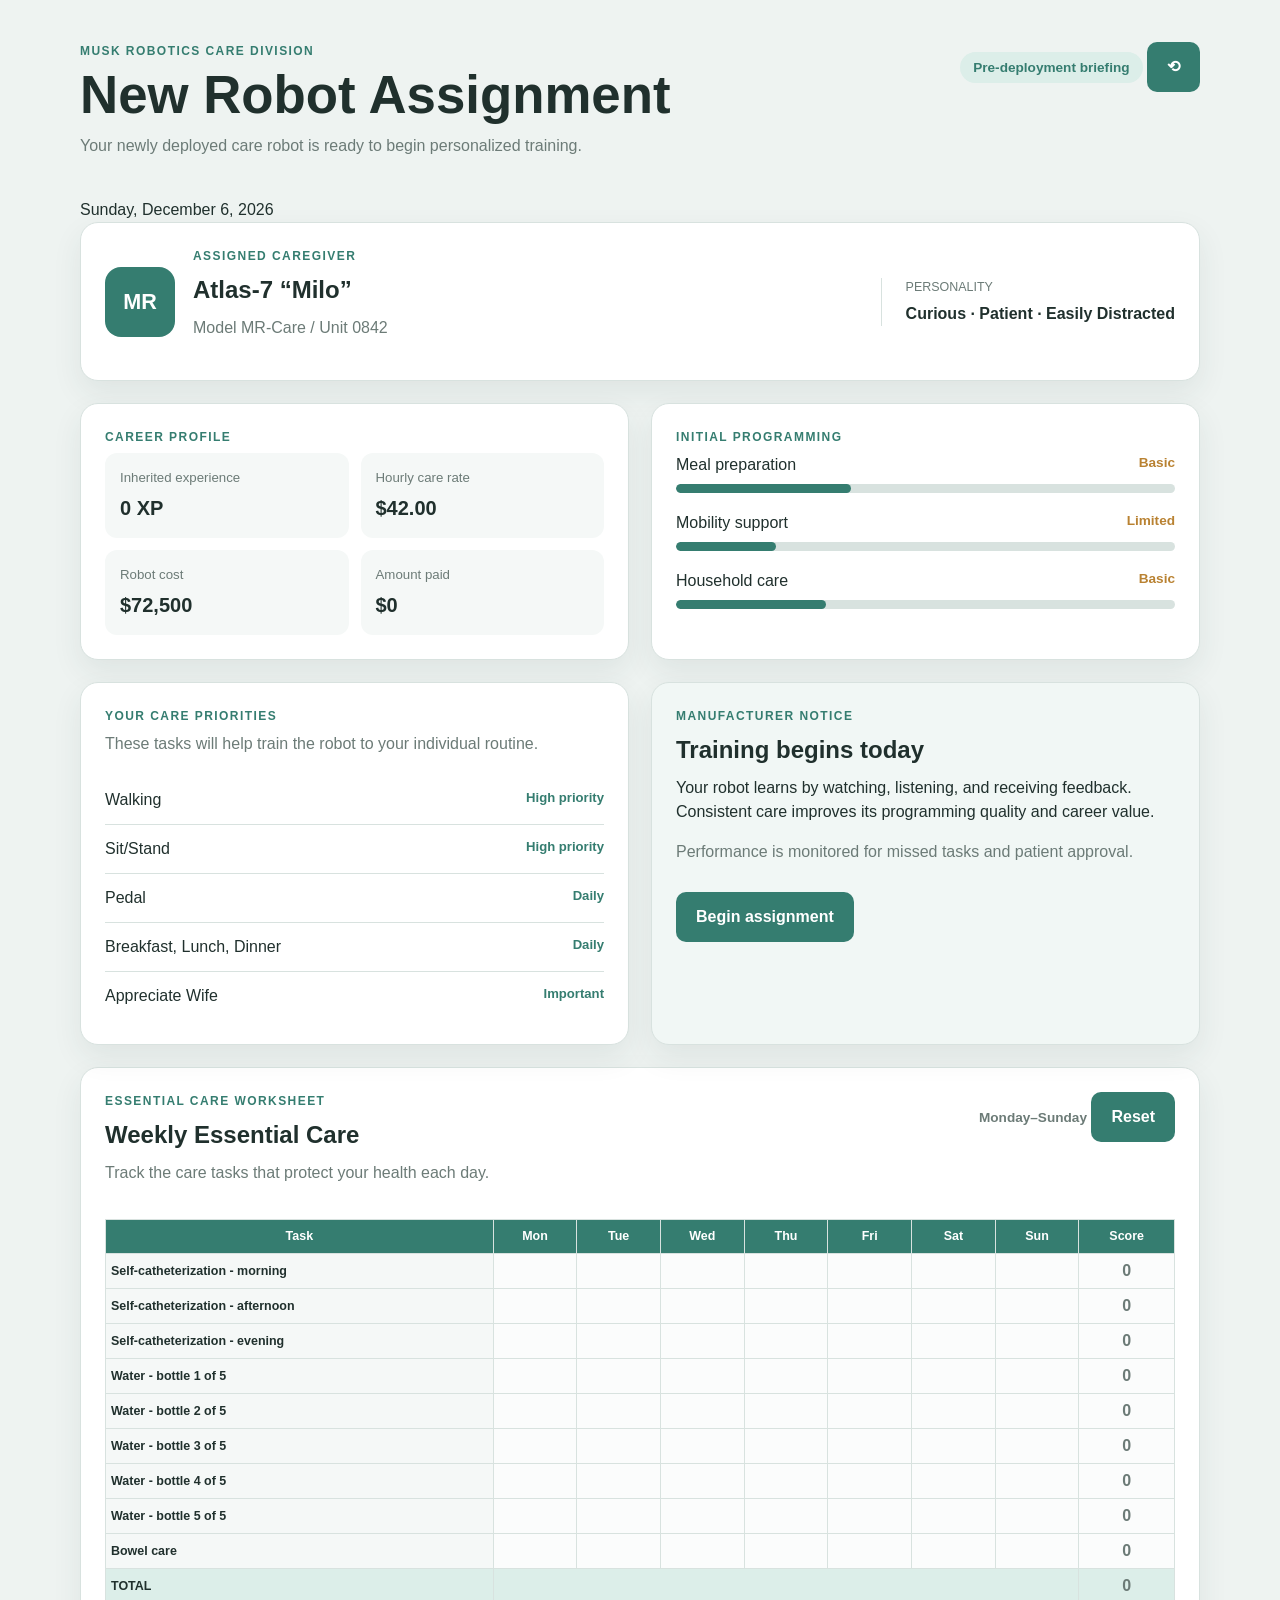
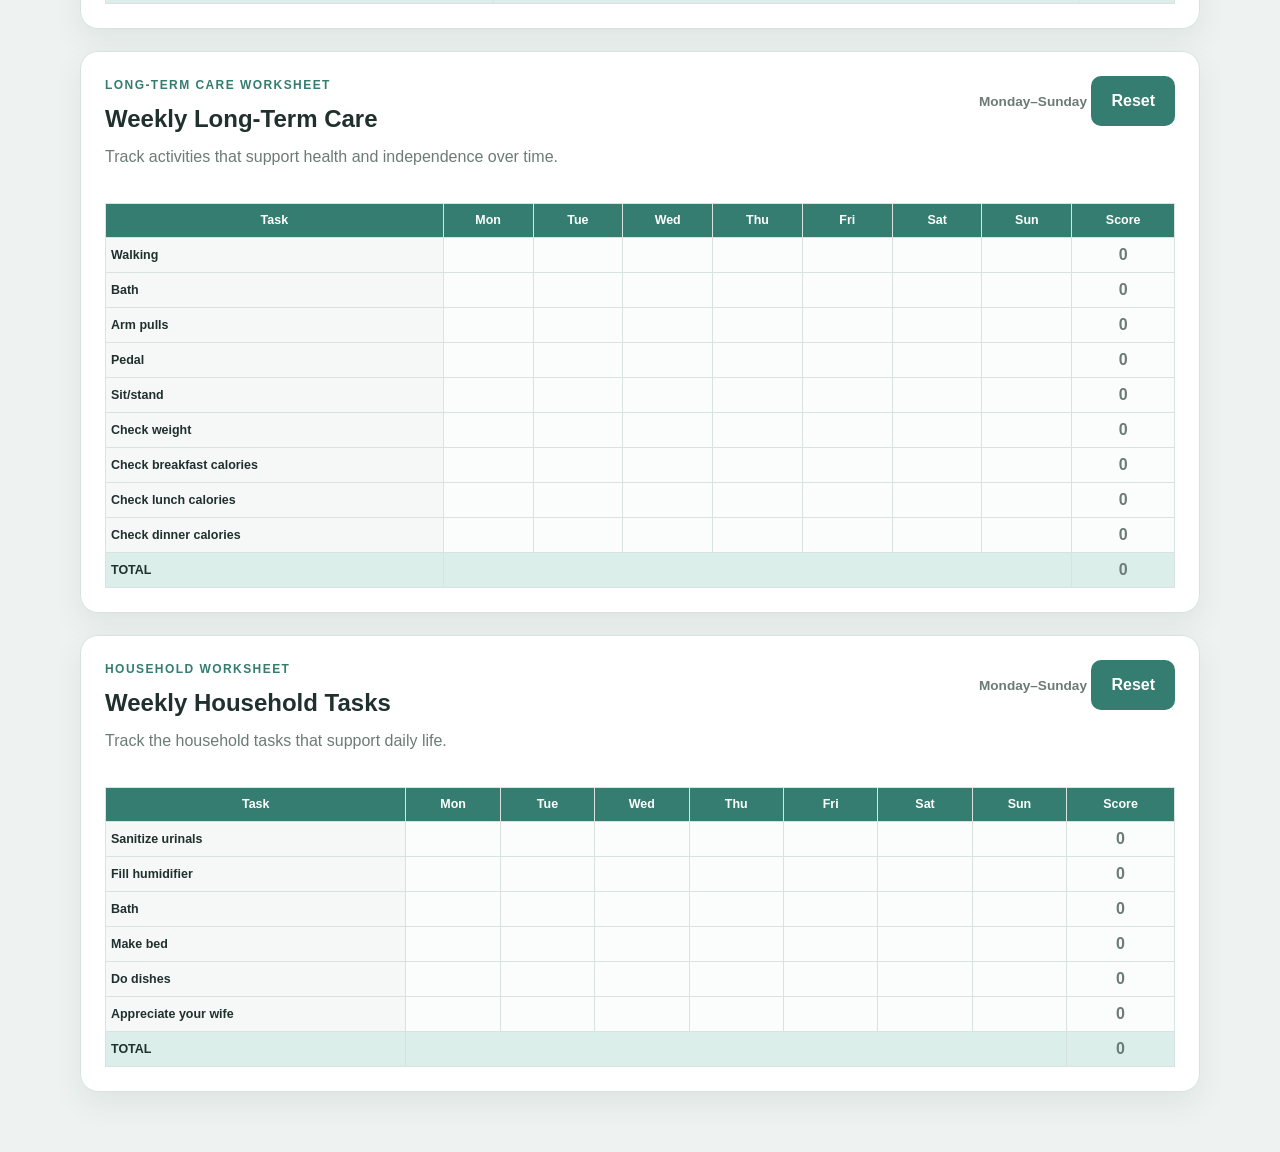
==== commit c8418126: "Add multiple care trackers and update worksheet structure in README.md and index.html" ====
--- a/index.html
+++ b/index.html
@@ -106,16 +106,16 @@
         </article>
       </section>
 
-      <section class="panel worksheet-panel">
+      <section class="panel worksheet-panel" data-tracker="essential">
         <div class="worksheet-heading">
             <div>
-            <p class="eyebrow">Household care worksheet</p>
-            <h2>Weekly Tracker</h2>
-            <p class="section-note">Mark tasks completed for each day.</p>
+            <p class="eyebrow">Essential care worksheet</p>
+            <h2>Weekly Essential Care</h2>
+            <p class="section-note">Track the care tasks that protect your health each day.</p>
             </div>
             <div class="worksheet-tools">
               <strong class="week-label">Monday–Sunday</strong>
-              <button id="add-task" class="mini-button alt" type="button">+ Add Task</button>
+              <button class="mini-button tracker-reset" type="button">Reset</button>
             </div>
         </div>
 
@@ -416,6 +416,76 @@
         </div>
       </section>
 
+      <section class="panel worksheet-panel" data-tracker="long-term">
+        <div class="worksheet-heading">
+          <div>
+            <p class="eyebrow">Long-term care worksheet</p>
+            <h2>Weekly Long-Term Care</h2>
+            <p class="section-note">Track activities that support health and independence over time.</p>
+          </div>
+          <div class="worksheet-tools">
+            <strong class="week-label">Monday–Sunday</strong>
+            <button class="mini-button tracker-reset" type="button">Reset</button>
+          </div>
+        </div>
+
+        <div class="worksheet-scroll">
+          <table class="care-table">
+            <thead>
+              <tr>
+                <th>Task</th>
+                <th>Mon</th>
+                <th>Tue</th>
+                <th>Wed</th>
+                <th>Thu</th>
+                <th>Fri</th>
+                <th>Sat</th>
+                <th>Sun</th>
+                <th>Score</th>
+              </tr>
+            </thead>
+            <tbody>
+              <tr class="total-row"><th>TOTAL</th><td colspan="7"></td><td class="score-total">0</td></tr>
+            </tbody>
+          </table>
+        </div>
+      </section>
+
+      <section class="panel worksheet-panel" data-tracker="household">
+        <div class="worksheet-heading">
+          <div>
+            <p class="eyebrow">Household worksheet</p>
+            <h2>Weekly Household Tasks</h2>
+            <p class="section-note">Track the household tasks that support daily life.</p>
+          </div>
+          <div class="worksheet-tools">
+            <strong class="week-label">Monday–Sunday</strong>
+            <button class="mini-button tracker-reset" type="button">Reset</button>
+          </div>
+        </div>
+
+        <div class="worksheet-scroll">
+          <table class="care-table">
+            <thead>
+              <tr>
+                <th>Task</th>
+                <th>Mon</th>
+                <th>Tue</th>
+                <th>Wed</th>
+                <th>Thu</th>
+                <th>Fri</th>
+                <th>Sat</th>
+                <th>Sun</th>
+                <th>Score</th>
+              </tr>
+            </thead>
+            <tbody>
+              <tr class="total-row"><th>TOTAL</th><td colspan="7"></td><td class="score-total">0</td></tr>
+            </tbody>
+          </table>
+        </div>
+      </section>
+
     </main>
     <script src="care-sheet.js"></script>
   </body>
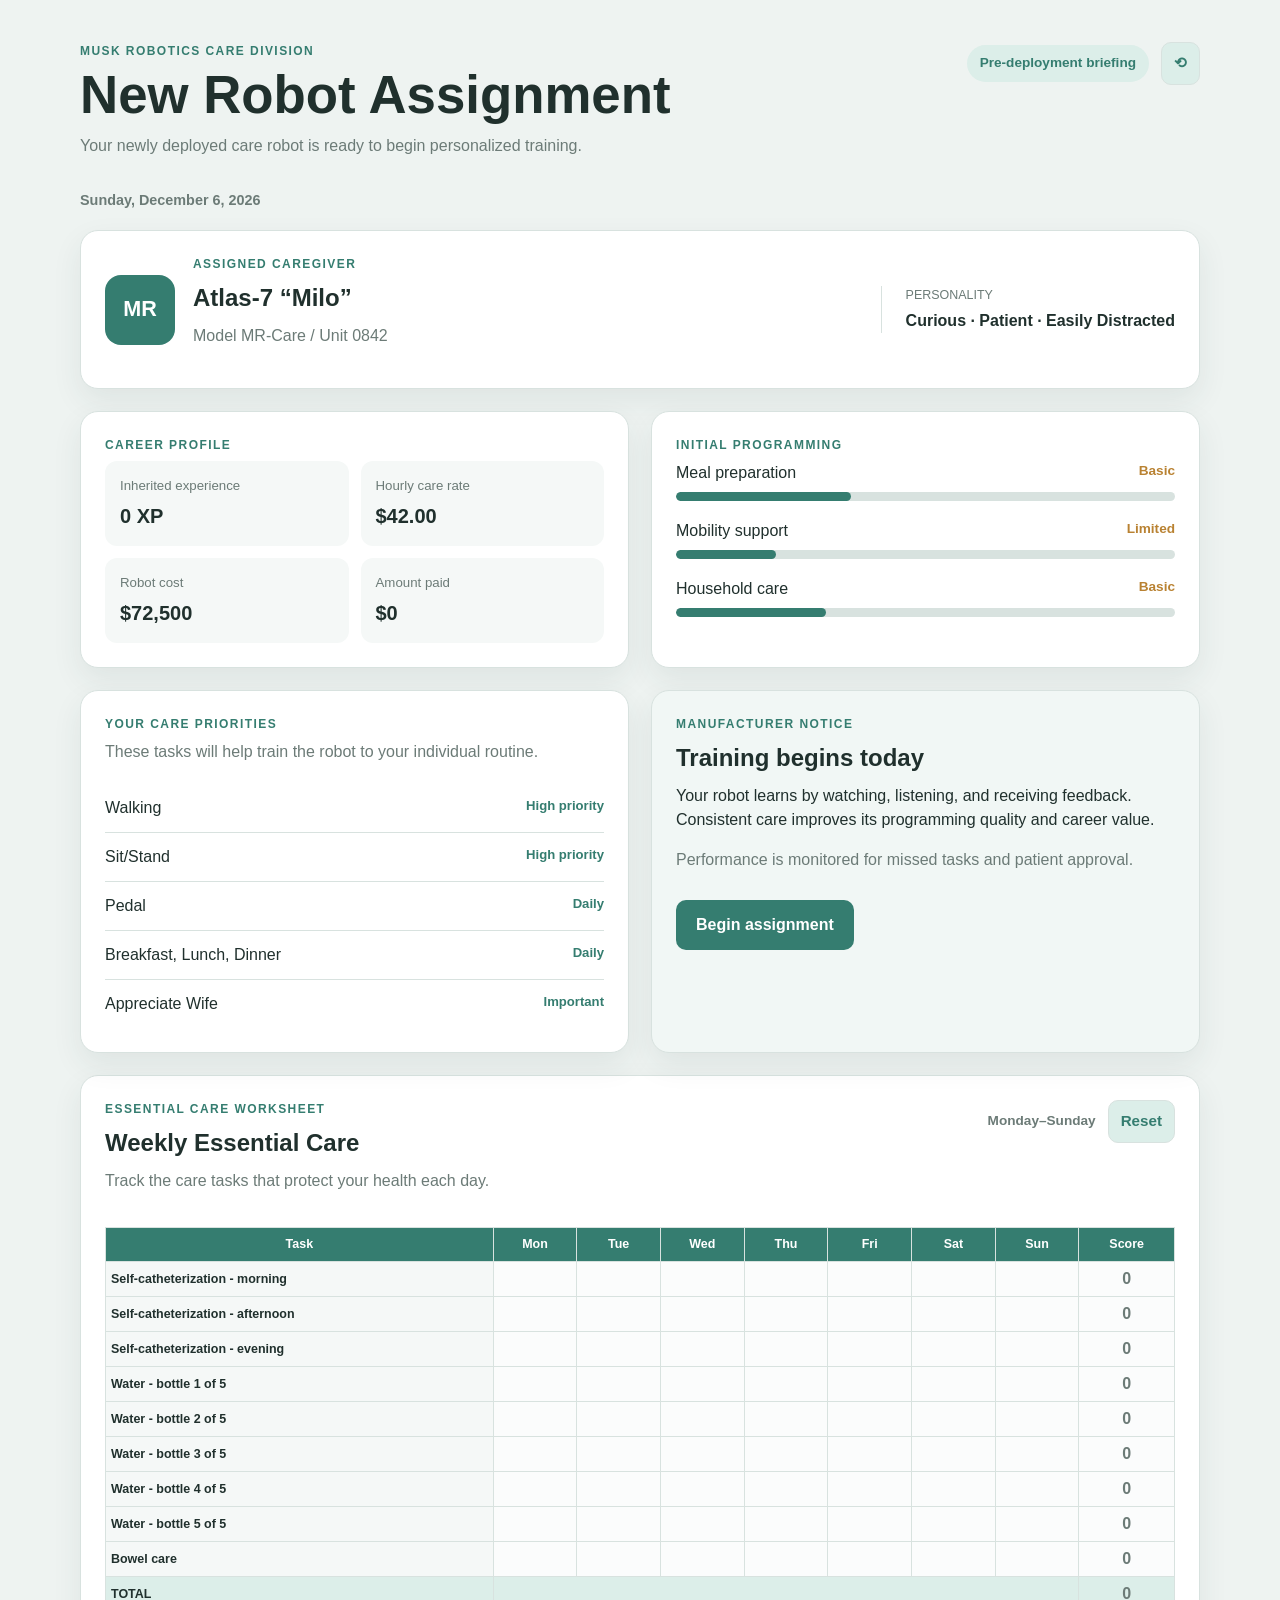
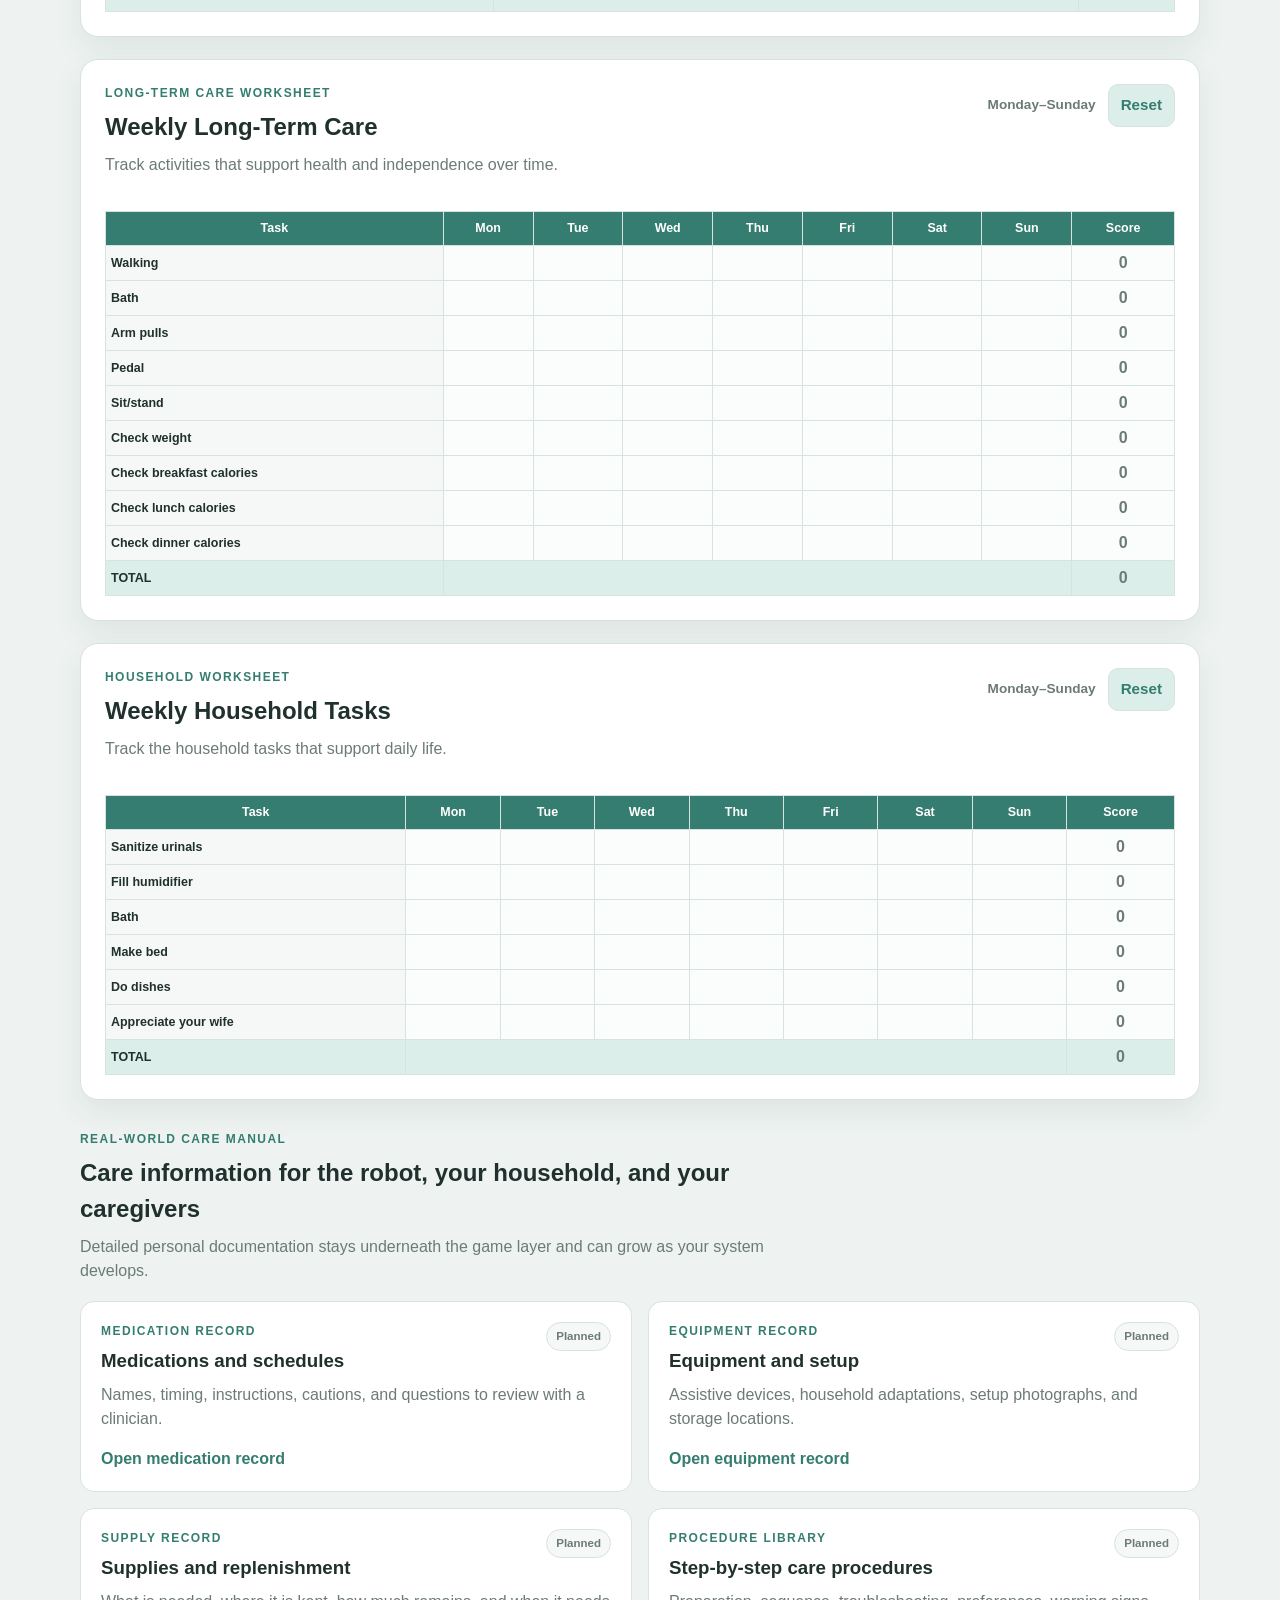
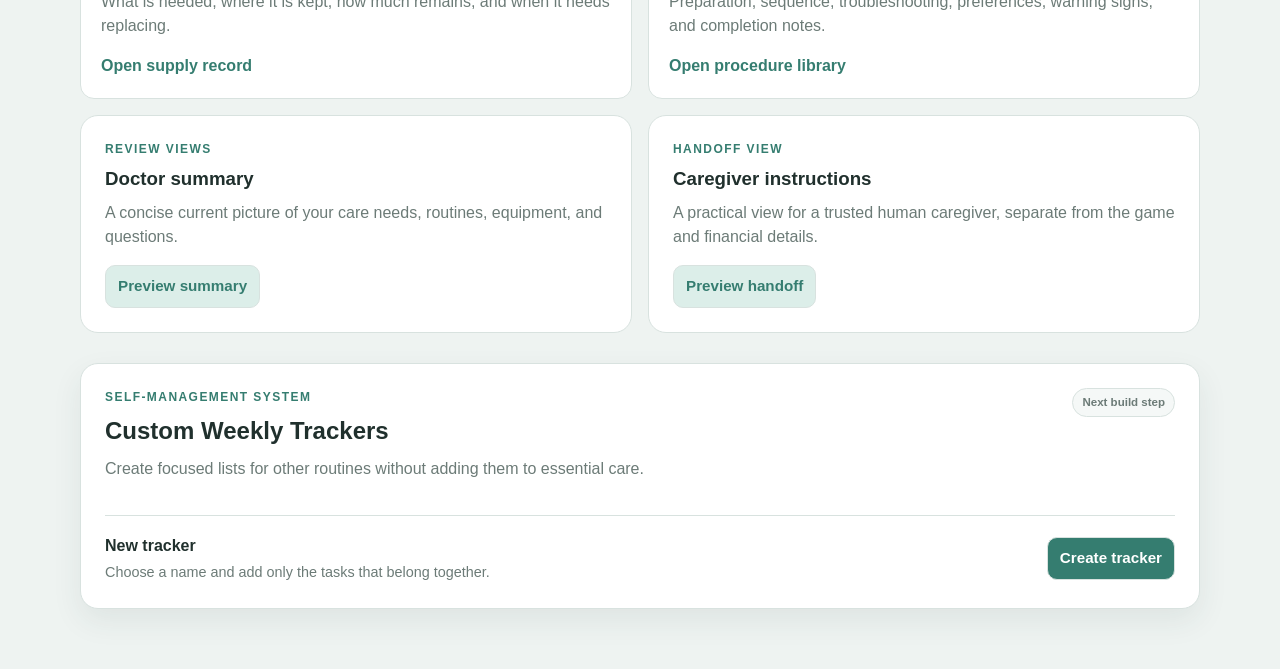
==== commit fd3e840d: "Changes to be committed: modified:   README.md, inndex.html, weekly-tracker-mockup.css" ====
--- a/index.html
+++ b/index.html
@@ -486,6 +486,102 @@
         </div>
       </section>
 
+      <section class="care-manual-section">
+        <div class="section-intro">
+          <p class="eyebrow">Real-world care manual</p>
+          <h2>Care information for the robot, your household, and your caregivers</h2>
+          <p class="section-note">
+            Detailed personal documentation stays underneath the game layer and can grow as your system develops.
+          </p>
+        </div>
+
+        <div class="manual-grid">
+          <article class="manual-card">
+            <div class="manual-card-heading">
+              <div>
+                <p class="eyebrow">Medication record</p>
+                <h3>Medications and schedules</h3>
+              </div>
+              <span class="manual-status">Planned</span>
+            </div>
+            <p>Names, timing, instructions, cautions, and questions to review with a clinician.</p>
+            <button class="text-button" type="button">Open medication record</button>
+          </article>
+
+          <article class="manual-card">
+            <div class="manual-card-heading">
+              <div>
+                <p class="eyebrow">Equipment record</p>
+                <h3>Equipment and setup</h3>
+              </div>
+              <span class="manual-status">Planned</span>
+            </div>
+            <p>Assistive devices, household adaptations, setup photographs, and storage locations.</p>
+            <button class="text-button" type="button">Open equipment record</button>
+          </article>
+
+          <article class="manual-card">
+            <div class="manual-card-heading">
+              <div>
+                <p class="eyebrow">Supply record</p>
+                <h3>Supplies and replenishment</h3>
+              </div>
+              <span class="manual-status">Planned</span>
+            </div>
+            <p>What is needed, where it is kept, how much remains, and when it needs replacing.</p>
+            <button class="text-button" type="button">Open supply record</button>
+          </article>
+
+          <article class="manual-card">
+            <div class="manual-card-heading">
+              <div>
+                <p class="eyebrow">Procedure library</p>
+                <h3>Step-by-step care procedures</h3>
+              </div>
+              <span class="manual-status">Planned</span>
+            </div>
+            <p>Preparation, sequence, troubleshooting, preferences, warning signs, and completion notes.</p>
+            <button class="text-button" type="button">Open procedure library</button>
+          </article>
+        </div>
+
+        <div class="manual-summary-grid">
+          <article class="panel manual-summary-card">
+            <p class="eyebrow">Review views</p>
+            <h3>Doctor summary</h3>
+            <p>A concise current picture of your care needs, routines, equipment, and questions.</p>
+            <button class="mini-button" type="button">Preview summary</button>
+          </article>
+
+          <article class="panel manual-summary-card">
+            <p class="eyebrow">Handoff view</p>
+            <h3>Caregiver instructions</h3>
+            <p>A practical view for a trusted human caregiver, separate from the game and financial details.</p>
+            <button class="mini-button" type="button">Preview handoff</button>
+          </article>
+        </div>
+      </section>
+
+      <section class="panel custom-tracker-panel">
+        <div class="worksheet-heading">
+          <div>
+            <p class="eyebrow">Self-management system</p>
+            <h2>Custom Weekly Trackers</h2>
+            <p class="section-note">Create focused lists for other routines without adding them to essential care.</p>
+          </div>
+          <span class="manual-status">Next build step</span>
+        </div>
+        <div class="custom-tracker-list">
+          <div class="custom-tracker-row">
+            <div>
+              <strong>New tracker</strong>
+              <span>Choose a name and add only the tasks that belong together.</span>
+            </div>
+            <button class="mini-button alt" type="button">Create tracker</button>
+          </div>
+        </div>
+      </section>
+
     </main>
     <script src="care-sheet.js"></script>
   </body>
--- a/weekly-tracker-mockup.css
+++ b/weekly-tracker-mockup.css
@@ -256,6 +256,105 @@
   margin-top: 22px;
 }
 
+.care-manual-section,
+.custom-tracker-panel {
+  margin-top: 30px;
+}
+
+.section-intro {
+  margin-bottom: 18px;
+  max-width: 720px;
+}
+
+.section-intro h2 {
+  margin-bottom: 8px;
+}
+
+.manual-grid,
+.manual-summary-grid {
+  display: grid;
+  gap: 16px;
+  grid-template-columns: repeat(2, minmax(0, 1fr));
+}
+
+.manual-card {
+  background: var(--surface);
+  border: 1px solid var(--line);
+  border-radius: 14px;
+  padding: 20px;
+}
+
+.manual-card-heading {
+  align-items: flex-start;
+  display: flex;
+  gap: 12px;
+  justify-content: space-between;
+}
+
+.manual-card h3,
+.manual-summary-card h3 {
+  margin: 0 0 8px;
+}
+
+.manual-card p:not(.eyebrow),
+.manual-summary-card p:not(.eyebrow) {
+  color: var(--muted);
+  margin-bottom: 16px;
+}
+
+.manual-status {
+  background: var(--surface-soft);
+  border: 1px solid var(--line);
+  border-radius: 999px;
+  color: var(--muted);
+  font-size: 0.72rem;
+  font-weight: 800;
+  padding: 5px 9px;
+  white-space: nowrap;
+}
+
+.text-button {
+  background: transparent;
+  color: var(--accent);
+  cursor: pointer;
+  padding: 0;
+}
+
+.manual-summary-grid {
+  margin-top: 16px;
+}
+
+.manual-summary-card {
+  box-shadow: none;
+}
+
+.custom-tracker-panel {
+  padding: 24px;
+}
+
+.custom-tracker-list {
+  border-top: 1px solid var(--line);
+}
+
+.custom-tracker-row {
+  align-items: center;
+  display: flex;
+  gap: 18px;
+  justify-content: space-between;
+  padding-top: 18px;
+}
+
+.custom-tracker-row strong,
+.custom-tracker-row span {
+  display: block;
+}
+
+.custom-tracker-row span {
+  color: var(--muted);
+  font-size: 0.9rem;
+  margin-top: 4px;
+}
+
 .worksheet-heading {
   align-items: flex-start;
   display: flex;
@@ -264,9 +363,42 @@
   margin-bottom: 18px;
 }
 
+.worksheet-tools {
+  align-items: center;
+  display: flex;
+  gap: 12px;
+}
+
 .week-label {
   color: var(--muted);
   font-size: 0.85rem;
+}
+
+.worksheet-date {
+  color: var(--muted);
+  font-size: 0.9rem;
+  font-weight: 700;
+  margin: -8px 0 18px;
+}
+
+.header-actions {
+  align-items: center;
+  display: flex;
+  gap: 12px;
+}
+
+.mini-button {
+  background: var(--accent-soft);
+  border: 1px solid var(--line);
+  color: var(--accent);
+  cursor: pointer;
+  font-size: 0.95rem;
+  padding: 9px 12px;
+}
+
+.mini-button.alt {
+  background: var(--accent);
+  color: white;
 }
 
 .worksheet-scroll {
@@ -303,17 +435,39 @@
 
 .care-table tbody td {
   background: #fbfcfc;
+  cursor: pointer;
   min-width: 42px;
-}
-
-.care-table tbody td.completed {
+  transition: background 0.15s ease, box-shadow 0.15s ease, transform 0.15s ease;
+}
+
+.care-table tbody td:hover {
+  background: #edf7ef;
+}
+
+.care-table tbody td:focus-visible {
+  outline: 2px solid var(--accent);
+  outline-offset: -2px;
+  box-shadow: inset 0 0 0 2px rgba(53, 125, 112, 0.2);
+}
+
+.care-table tbody td.is-complete {
   background: #4fc35d;
-}
-
-.care-table tbody td:last-child {
+  box-shadow: inset 0 0 0 1px rgba(28, 92, 54, 0.18);
+}
+
+.care-table tbody td:last-child,
+.care-table .score-total {
   color: var(--muted);
   font-weight: 700;
   min-width: 48px;
+}
+
+.care-table .task-name-input {
+  border: 1px solid var(--line);
+  border-radius: 6px;
+  font: inherit;
+  padding: 5px 8px;
+  width: 100%;
 }
 
 .care-table .total-row th,
@@ -321,4 +475,18 @@
   background: var(--accent-soft);
   color: var(--ink);
   font-weight: 800;
+}
+
+@media (max-width: 720px) {
+  .worksheet-heading,
+  .header-actions,
+  .custom-tracker-row {
+    align-items: flex-start;
+    flex-direction: column;
+  }
+
+  .manual-grid,
+  .manual-summary-grid {
+    grid-template-columns: 1fr;
+  }
 }
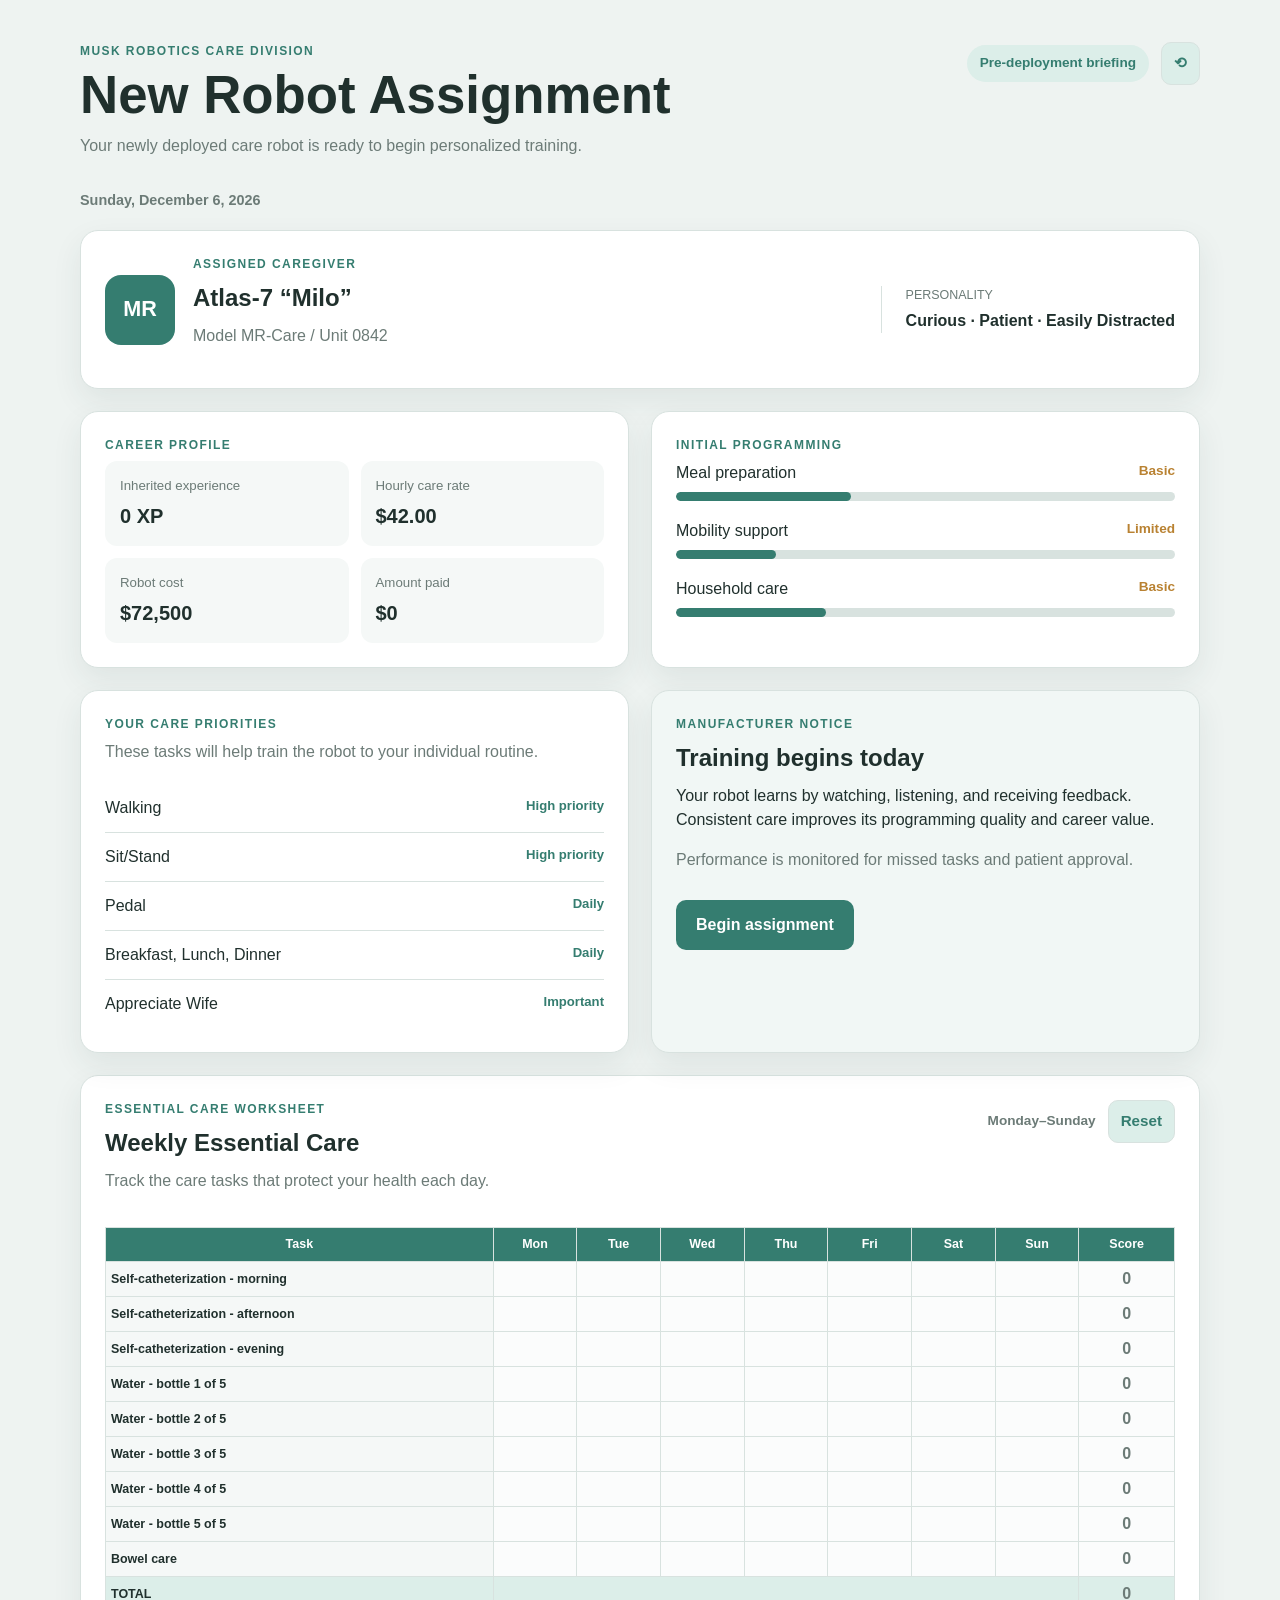
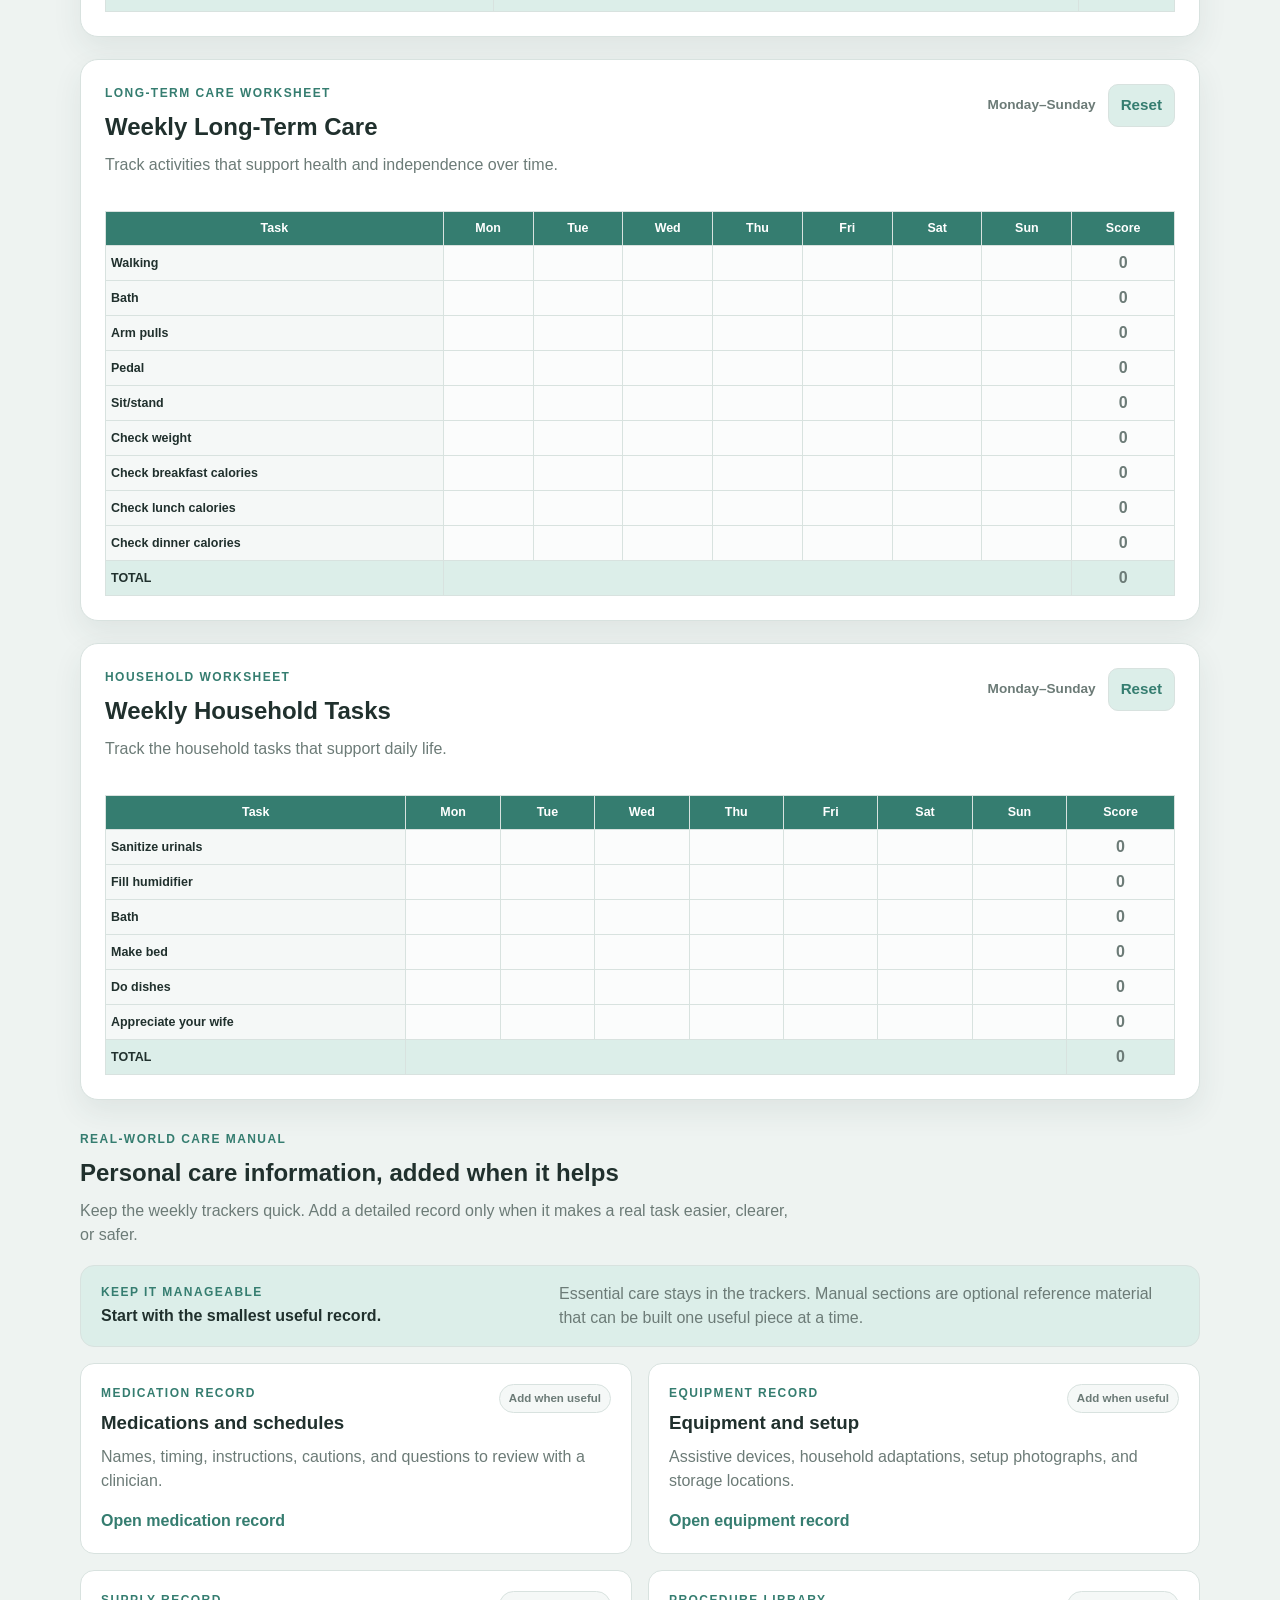
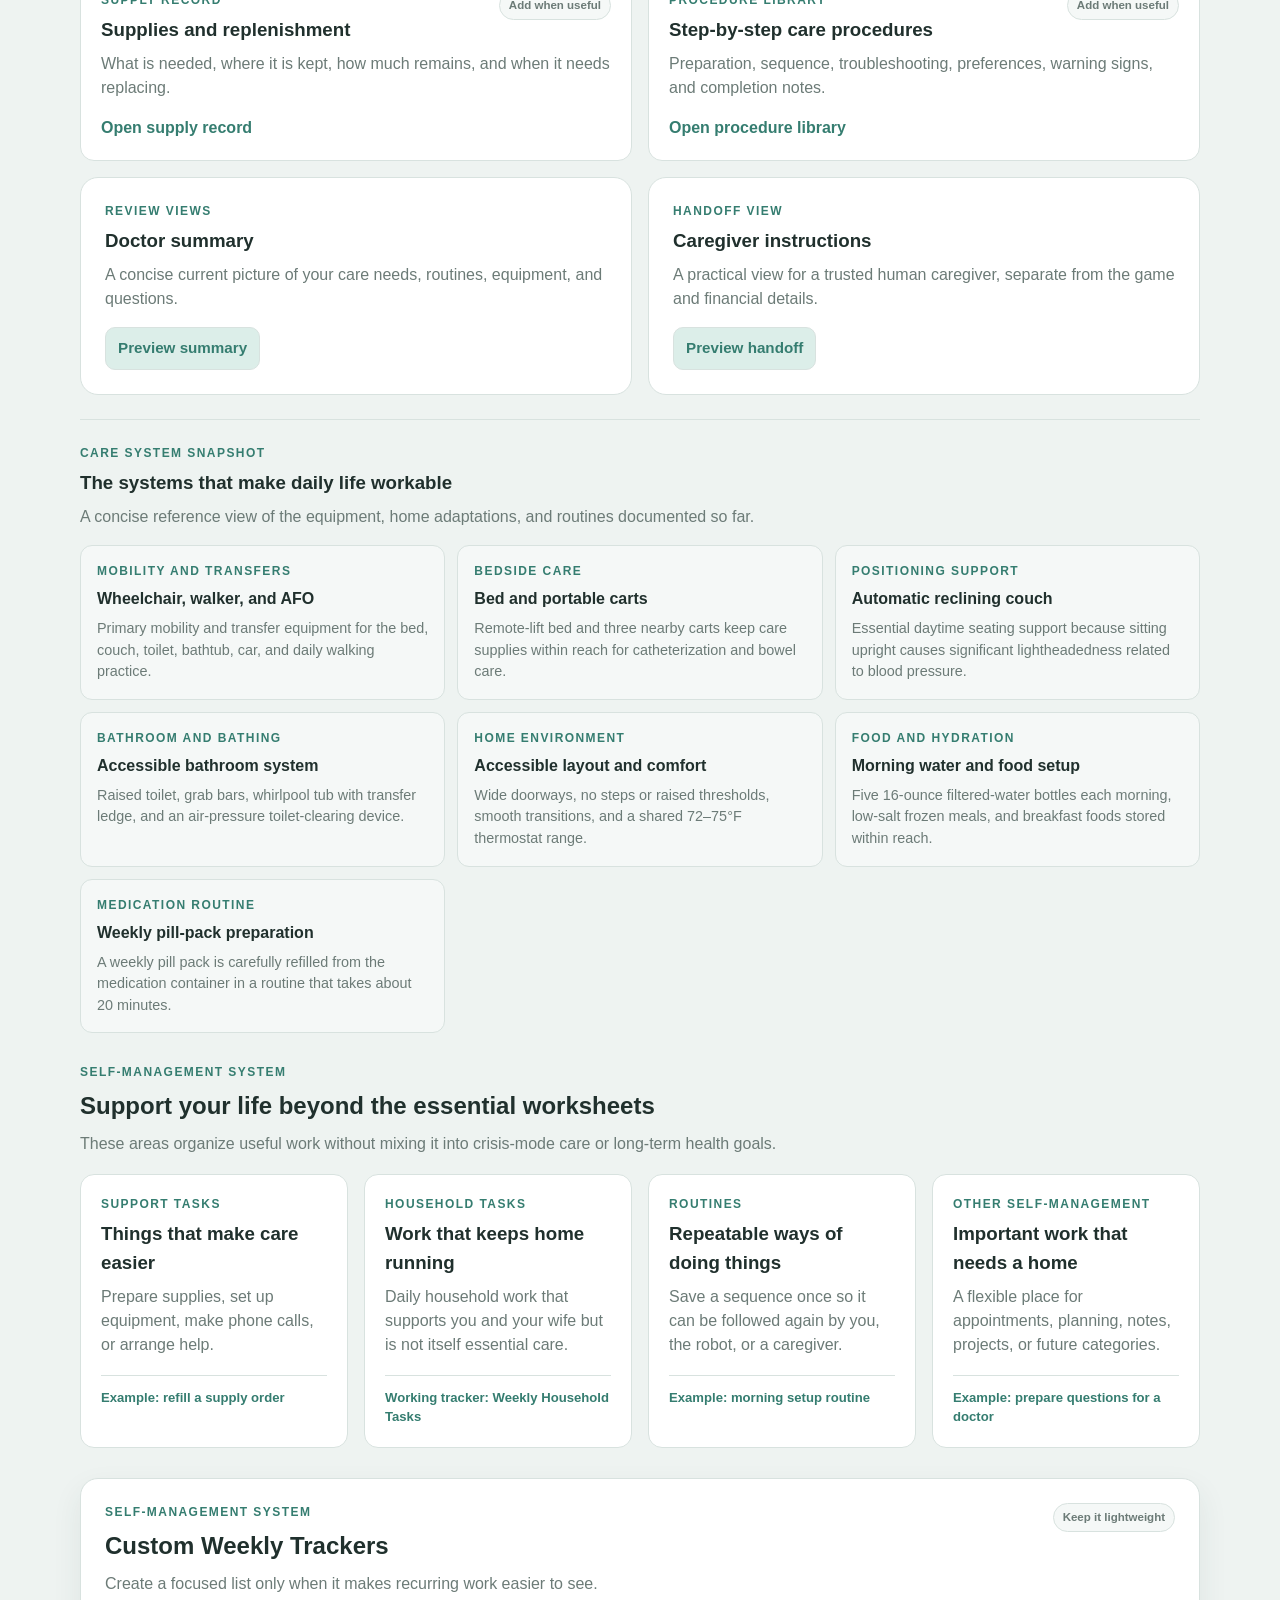
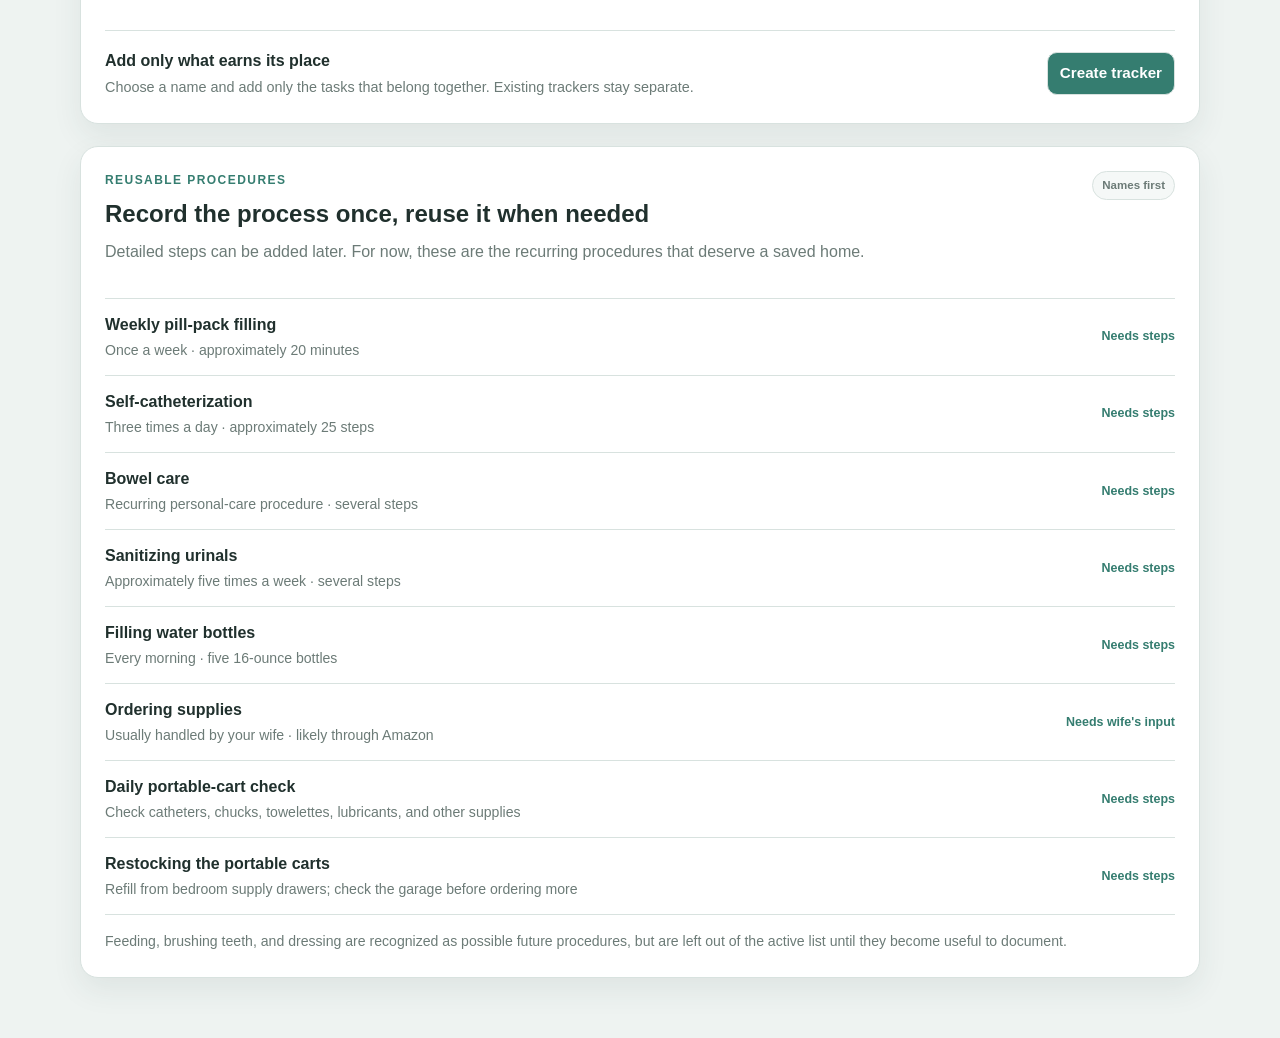
==== commit e7cab417: "Ongoing development of the weekly tracker project. Updated README.md with new instructions, modified" ====
--- a/index.html
+++ b/index.html
@@ -489,10 +489,18 @@
       <section class="care-manual-section">
         <div class="section-intro">
           <p class="eyebrow">Real-world care manual</p>
-          <h2>Care information for the robot, your household, and your caregivers</h2>
+          <h2>Personal care information, added when it helps</h2>
           <p class="section-note">
-            Detailed personal documentation stays underneath the game layer and can grow as your system develops.
+            Keep the weekly trackers quick. Add a detailed record only when it makes a real task easier, clearer, or safer.
           </p>
+        </div>
+
+        <div class="manual-guidance">
+          <div>
+            <p class="eyebrow">Keep it manageable</p>
+            <strong>Start with the smallest useful record.</strong>
+          </div>
+          <p>Essential care stays in the trackers. Manual sections are optional reference material that can be built one useful piece at a time.</p>
         </div>
 
         <div class="manual-grid">
@@ -502,7 +510,7 @@
                 <p class="eyebrow">Medication record</p>
                 <h3>Medications and schedules</h3>
               </div>
-              <span class="manual-status">Planned</span>
+              <span class="manual-status">Add when useful</span>
             </div>
             <p>Names, timing, instructions, cautions, and questions to review with a clinician.</p>
             <button class="text-button" type="button">Open medication record</button>
@@ -514,7 +522,7 @@
                 <p class="eyebrow">Equipment record</p>
                 <h3>Equipment and setup</h3>
               </div>
-              <span class="manual-status">Planned</span>
+              <span class="manual-status">Add when useful</span>
             </div>
             <p>Assistive devices, household adaptations, setup photographs, and storage locations.</p>
             <button class="text-button" type="button">Open equipment record</button>
@@ -526,7 +534,7 @@
                 <p class="eyebrow">Supply record</p>
                 <h3>Supplies and replenishment</h3>
               </div>
-              <span class="manual-status">Planned</span>
+              <span class="manual-status">Add when useful</span>
             </div>
             <p>What is needed, where it is kept, how much remains, and when it needs replacing.</p>
             <button class="text-button" type="button">Open supply record</button>
@@ -538,7 +546,7 @@
                 <p class="eyebrow">Procedure library</p>
                 <h3>Step-by-step care procedures</h3>
               </div>
-              <span class="manual-status">Planned</span>
+              <span class="manual-status">Add when useful</span>
             </div>
             <p>Preparation, sequence, troubleshooting, preferences, warning signs, and completion notes.</p>
             <button class="text-button" type="button">Open procedure library</button>
@@ -560,6 +568,98 @@
             <button class="mini-button" type="button">Preview handoff</button>
           </article>
         </div>
+
+        <div class="care-snapshot">
+          <div class="section-intro snapshot-intro">
+            <p class="eyebrow">Care system snapshot</p>
+            <h3>The systems that make daily life workable</h3>
+            <p class="section-note">A concise reference view of the equipment, home adaptations, and routines documented so far.</p>
+          </div>
+
+          <div class="snapshot-grid">
+            <article class="snapshot-card">
+              <p class="eyebrow">Mobility and transfers</p>
+              <h4>Wheelchair, walker, and AFO</h4>
+              <p>Primary mobility and transfer equipment for the bed, couch, toilet, bathtub, car, and daily walking practice.</p>
+            </article>
+
+            <article class="snapshot-card">
+              <p class="eyebrow">Bedside care</p>
+              <h4>Bed and portable carts</h4>
+              <p>Remote-lift bed and three nearby carts keep care supplies within reach for catheterization and bowel care.</p>
+            </article>
+
+            <article class="snapshot-card">
+              <p class="eyebrow">Positioning support</p>
+              <h4>Automatic reclining couch</h4>
+              <p>Essential daytime seating support because sitting upright causes significant lightheadedness related to blood pressure.</p>
+            </article>
+
+            <article class="snapshot-card">
+              <p class="eyebrow">Bathroom and bathing</p>
+              <h4>Accessible bathroom system</h4>
+              <p>Raised toilet, grab bars, whirlpool tub with transfer ledge, and an air-pressure toilet-clearing device.</p>
+            </article>
+
+            <article class="snapshot-card">
+              <p class="eyebrow">Home environment</p>
+              <h4>Accessible layout and comfort</h4>
+              <p>Wide doorways, no steps or raised thresholds, smooth transitions, and a shared 72–75°F thermostat range.</p>
+            </article>
+
+            <article class="snapshot-card">
+              <p class="eyebrow">Food and hydration</p>
+              <h4>Morning water and food setup</h4>
+              <p>Five 16-ounce filtered-water bottles each morning, low-salt frozen meals, and breakfast foods stored within reach.</p>
+            </article>
+
+            <article class="snapshot-card">
+              <p class="eyebrow">Medication routine</p>
+              <h4>Weekly pill-pack preparation</h4>
+              <p>A weekly pill pack is carefully refilled from the medication container in a routine that takes about 20 minutes.</p>
+            </article>
+          </div>
+        </div>
+      </section>
+
+      <section class="self-management-section">
+        <div class="section-intro">
+          <p class="eyebrow">Self-management system</p>
+          <h2>Support your life beyond the essential worksheets</h2>
+          <p class="section-note">
+            These areas organize useful work without mixing it into crisis-mode care or long-term health goals.
+          </p>
+        </div>
+
+        <div class="management-grid">
+          <article class="management-card">
+            <p class="eyebrow">Support tasks</p>
+            <h3>Things that make care easier</h3>
+            <p>Prepare supplies, set up equipment, make phone calls, or arrange help.</p>
+            <span class="management-example">Example: refill a supply order</span>
+          </article>
+
+          <article class="management-card">
+            <p class="eyebrow">Household tasks</p>
+            <h3>Work that keeps home running</h3>
+            <p>Daily household work that supports you and your wife but is not itself essential care.</p>
+            <span class="management-example">Working tracker: Weekly Household Tasks</span>
+          </article>
+
+          <article class="management-card">
+            <p class="eyebrow">Routines</p>
+            <h3>Repeatable ways of doing things</h3>
+            <p>Save a sequence once so it can be followed again by you, the robot, or a caregiver.</p>
+            <span class="management-example">Example: morning setup routine</span>
+          </article>
+
+          <article class="management-card">
+            <p class="eyebrow">Other self-management</p>
+            <h3>Important work that needs a home</h3>
+            <p>A flexible place for appointments, planning, notes, projects, or future categories.</p>
+            <span class="management-example">Example: prepare questions for a doctor</span>
+          </article>
+        </div>
       </section>
 
       <section class="panel custom-tracker-panel">
@@ -567,19 +667,67 @@
           <div>
             <p class="eyebrow">Self-management system</p>
             <h2>Custom Weekly Trackers</h2>
-            <p class="section-note">Create focused lists for other routines without adding them to essential care.</p>
-          </div>
-          <span class="manual-status">Next build step</span>
+            <p class="section-note">Create a focused list only when it makes recurring work easier to see.</p>
+          </div>
+          <span class="manual-status">Keep it lightweight</span>
         </div>
         <div class="custom-tracker-list">
           <div class="custom-tracker-row">
             <div>
-              <strong>New tracker</strong>
-              <span>Choose a name and add only the tasks that belong together.</span>
+              <strong>Add only what earns its place</strong>
+              <span>Choose a name and add only the tasks that belong together. Existing trackers stay separate.</span>
             </div>
             <button class="mini-button alt" type="button">Create tracker</button>
           </div>
         </div>
+      </section>
+
+      <section class="panel procedure-panel">
+        <div class="worksheet-heading">
+          <div>
+            <p class="eyebrow">Reusable procedures</p>
+            <h2>Record the process once, reuse it when needed</h2>
+            <p class="section-note">Detailed steps can be added later. For now, these are the recurring procedures that deserve a saved home.</p>
+          </div>
+          <span class="manual-status">Names first</span>
+        </div>
+
+        <div class="procedure-list">
+          <div class="procedure-row">
+            <div><strong>Weekly pill-pack filling</strong><span>Once a week · approximately 20 minutes</span></div>
+            <span class="procedure-status">Needs steps</span>
+          </div>
+          <div class="procedure-row">
+            <div><strong>Self-catheterization</strong><span>Three times a day · approximately 25 steps</span></div>
+            <span class="procedure-status">Needs steps</span>
+          </div>
+          <div class="procedure-row">
+            <div><strong>Bowel care</strong><span>Recurring personal-care procedure · several steps</span></div>
+            <span class="procedure-status">Needs steps</span>
+          </div>
+          <div class="procedure-row">
+            <div><strong>Sanitizing urinals</strong><span>Approximately five times a week · several steps</span></div>
+            <span class="procedure-status">Needs steps</span>
+          </div>
+          <div class="procedure-row">
+            <div><strong>Filling water bottles</strong><span>Every morning · five 16-ounce bottles</span></div>
+            <span class="procedure-status">Needs steps</span>
+          </div>
+          <div class="procedure-row">
+            <div><strong>Ordering supplies</strong><span>Usually handled by your wife · likely through Amazon</span></div>
+            <span class="procedure-status">Needs wife's input</span>
+          </div>
+          <div class="procedure-row">
+            <div><strong>Daily portable-cart check</strong><span>Check catheters, chucks, towelettes, lubricants, and other supplies</span></div>
+            <span class="procedure-status">Needs steps</span>
+          </div>
+          <div class="procedure-row">
+            <div><strong>Restocking the portable carts</strong><span>Refill from bedroom supply drawers; check the garage before ordering more</span></div>
+            <span class="procedure-status">Needs steps</span>
+          </div>
+        </div>
+
+        <p class="procedure-note">Feeding, brushing teeth, and dressing are recognized as possible future procedures, but are left out of the active list until they become useful to document.</p>
       </section>
 
     </main>
--- a/weekly-tracker-mockup.css
+++ b/weekly-tracker-mockup.css
@@ -257,6 +257,7 @@
 }
 
 .care-manual-section,
+.self-management-section,
 .custom-tracker-panel {
   margin-top: 30px;
 }
@@ -268,6 +269,28 @@
 
 .section-intro h2 {
   margin-bottom: 8px;
+}
+
+.manual-guidance {
+  align-items: center;
+  background: var(--accent-soft);
+  border: 1px solid var(--line);
+  border-radius: 14px;
+  display: flex;
+  gap: 24px;
+  justify-content: space-between;
+  margin-bottom: 16px;
+  padding: 16px 20px;
+}
+
+.manual-guidance .eyebrow {
+  margin-bottom: 3px;
+}
+
+.manual-guidance p:last-child {
+  color: var(--muted);
+  margin: 0;
+  max-width: 620px;
 }
 
 .manual-grid,
@@ -328,8 +351,117 @@
   box-shadow: none;
 }
 
+.care-snapshot {
+  border-top: 1px solid var(--line);
+  margin-top: 24px;
+  padding-top: 24px;
+}
+
+.snapshot-intro {
+  margin-bottom: 16px;
+}
+
+.snapshot-intro h3 {
+  margin: 0 0 8px;
+}
+
+.snapshot-grid {
+  display: grid;
+  gap: 12px;
+  grid-template-columns: repeat(3, minmax(0, 1fr));
+}
+
+.snapshot-card {
+  background: var(--surface-soft);
+  border: 1px solid var(--line);
+  border-radius: 12px;
+  padding: 16px;
+}
+
+.snapshot-card h4 {
+  margin: 0 0 7px;
+}
+
+.snapshot-card p:not(.eyebrow) {
+  color: var(--muted);
+  font-size: 0.9rem;
+  margin: 0;
+}
+
+.management-grid {
+  display: grid;
+  gap: 16px;
+  grid-template-columns: repeat(4, minmax(0, 1fr));
+}
+
+.management-card {
+  background: var(--surface);
+  border: 1px solid var(--line);
+  border-radius: 14px;
+  padding: 20px;
+}
+
+.management-card h3 {
+  margin: 0 0 8px;
+}
+
+.management-card p:not(.eyebrow) {
+  color: var(--muted);
+  margin-bottom: 18px;
+}
+
+.management-example {
+  border-top: 1px solid var(--line);
+  color: var(--accent);
+  display: block;
+  font-size: 0.82rem;
+  font-weight: 700;
+  padding-top: 12px;
+}
+
 .custom-tracker-panel {
   padding: 24px;
+}
+
+.procedure-panel {
+  margin-top: 22px;
+  padding: 24px;
+}
+
+.procedure-list {
+  border-top: 1px solid var(--line);
+}
+
+.procedure-row {
+  align-items: center;
+  border-bottom: 1px solid var(--line);
+  display: flex;
+  gap: 18px;
+  justify-content: space-between;
+  padding: 14px 0;
+}
+
+.procedure-row strong,
+.procedure-row span {
+  display: block;
+}
+
+.procedure-row div span,
+.procedure-note {
+  color: var(--muted);
+  font-size: 0.88rem;
+  margin-top: 3px;
+}
+
+.procedure-status {
+  color: var(--accent);
+  font-size: 0.78rem;
+  font-weight: 800;
+  white-space: nowrap;
+}
+
+.procedure-note {
+  margin: 16px 0 0;
 }
 
 .custom-tracker-list {
@@ -480,13 +612,17 @@
 @media (max-width: 720px) {
   .worksheet-heading,
   .header-actions,
-  .custom-tracker-row {
+  .custom-tracker-row,
+  .manual-guidance,
+  .procedure-row {
     align-items: flex-start;
     flex-direction: column;
   }
 
   .manual-grid,
-  .manual-summary-grid {
+  .manual-summary-grid,
+  .management-grid,
+  .snapshot-grid {
     grid-template-columns: 1fr;
   }
 }
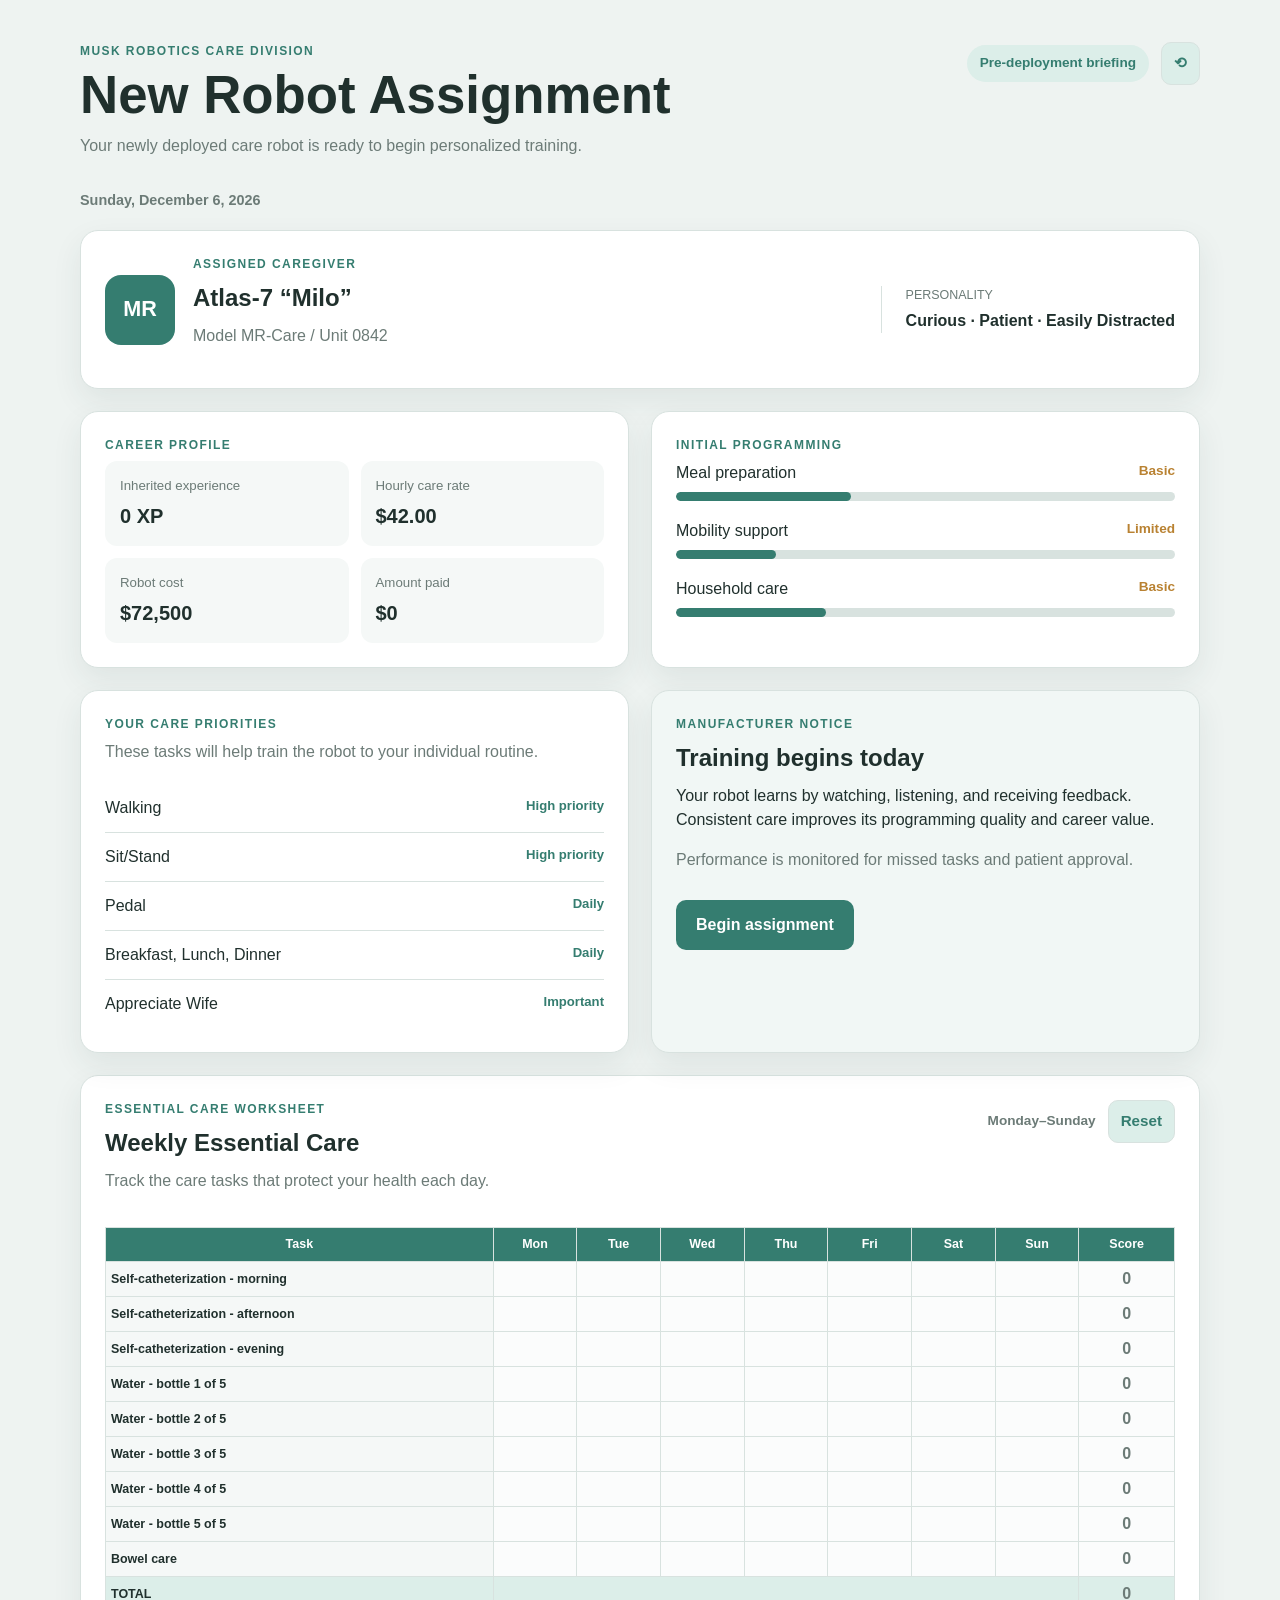
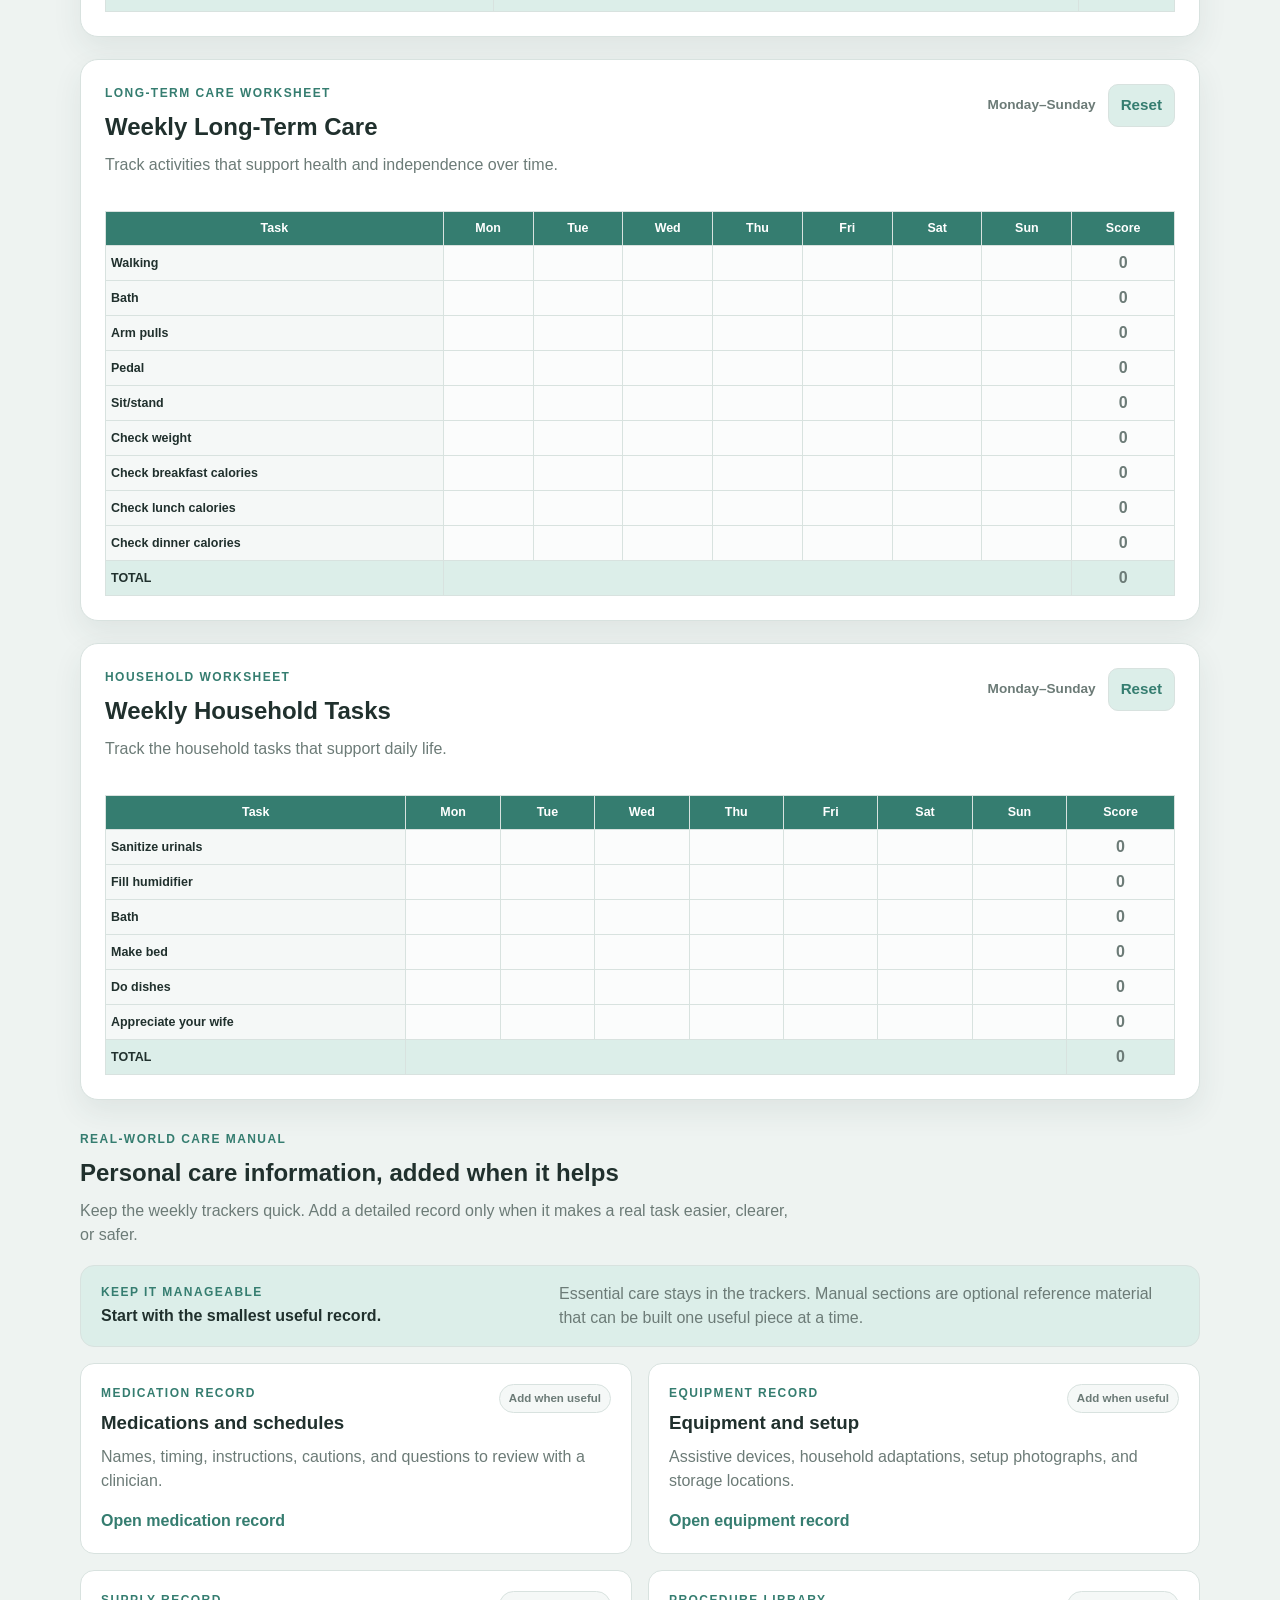
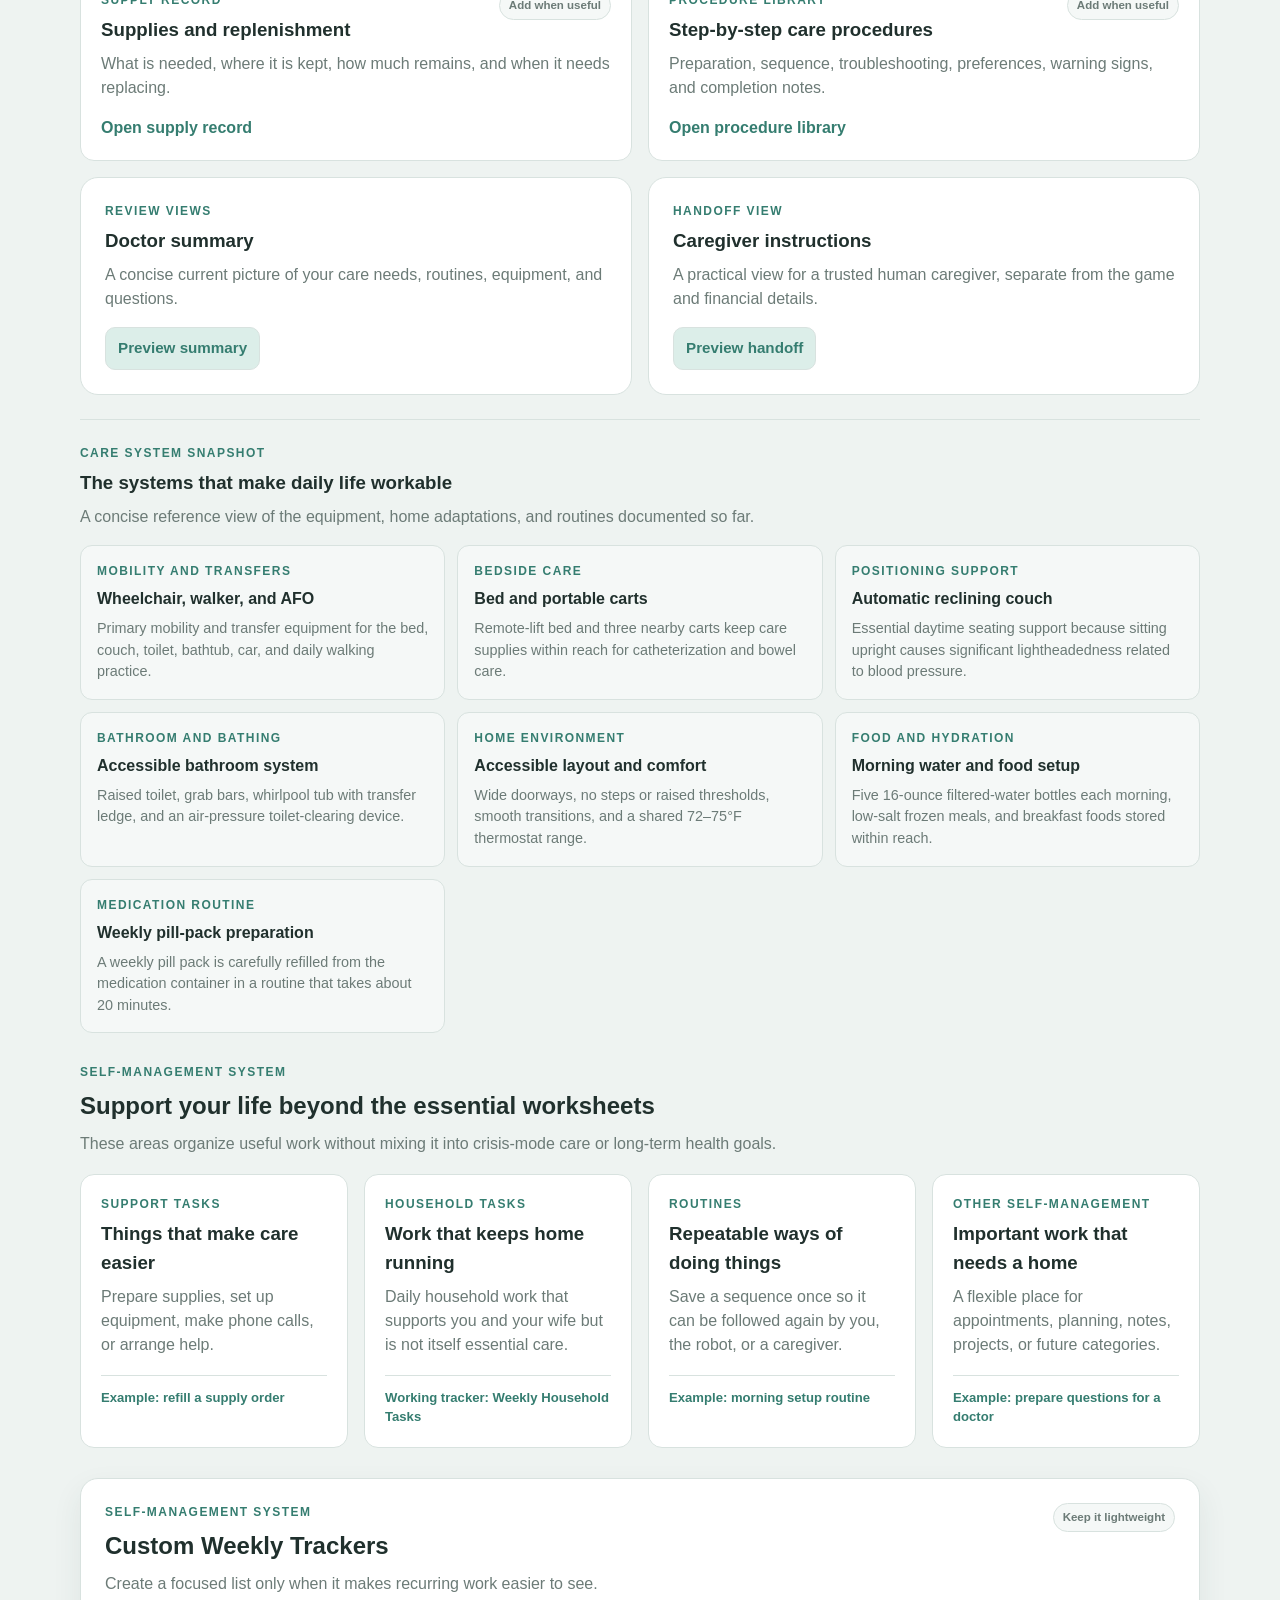
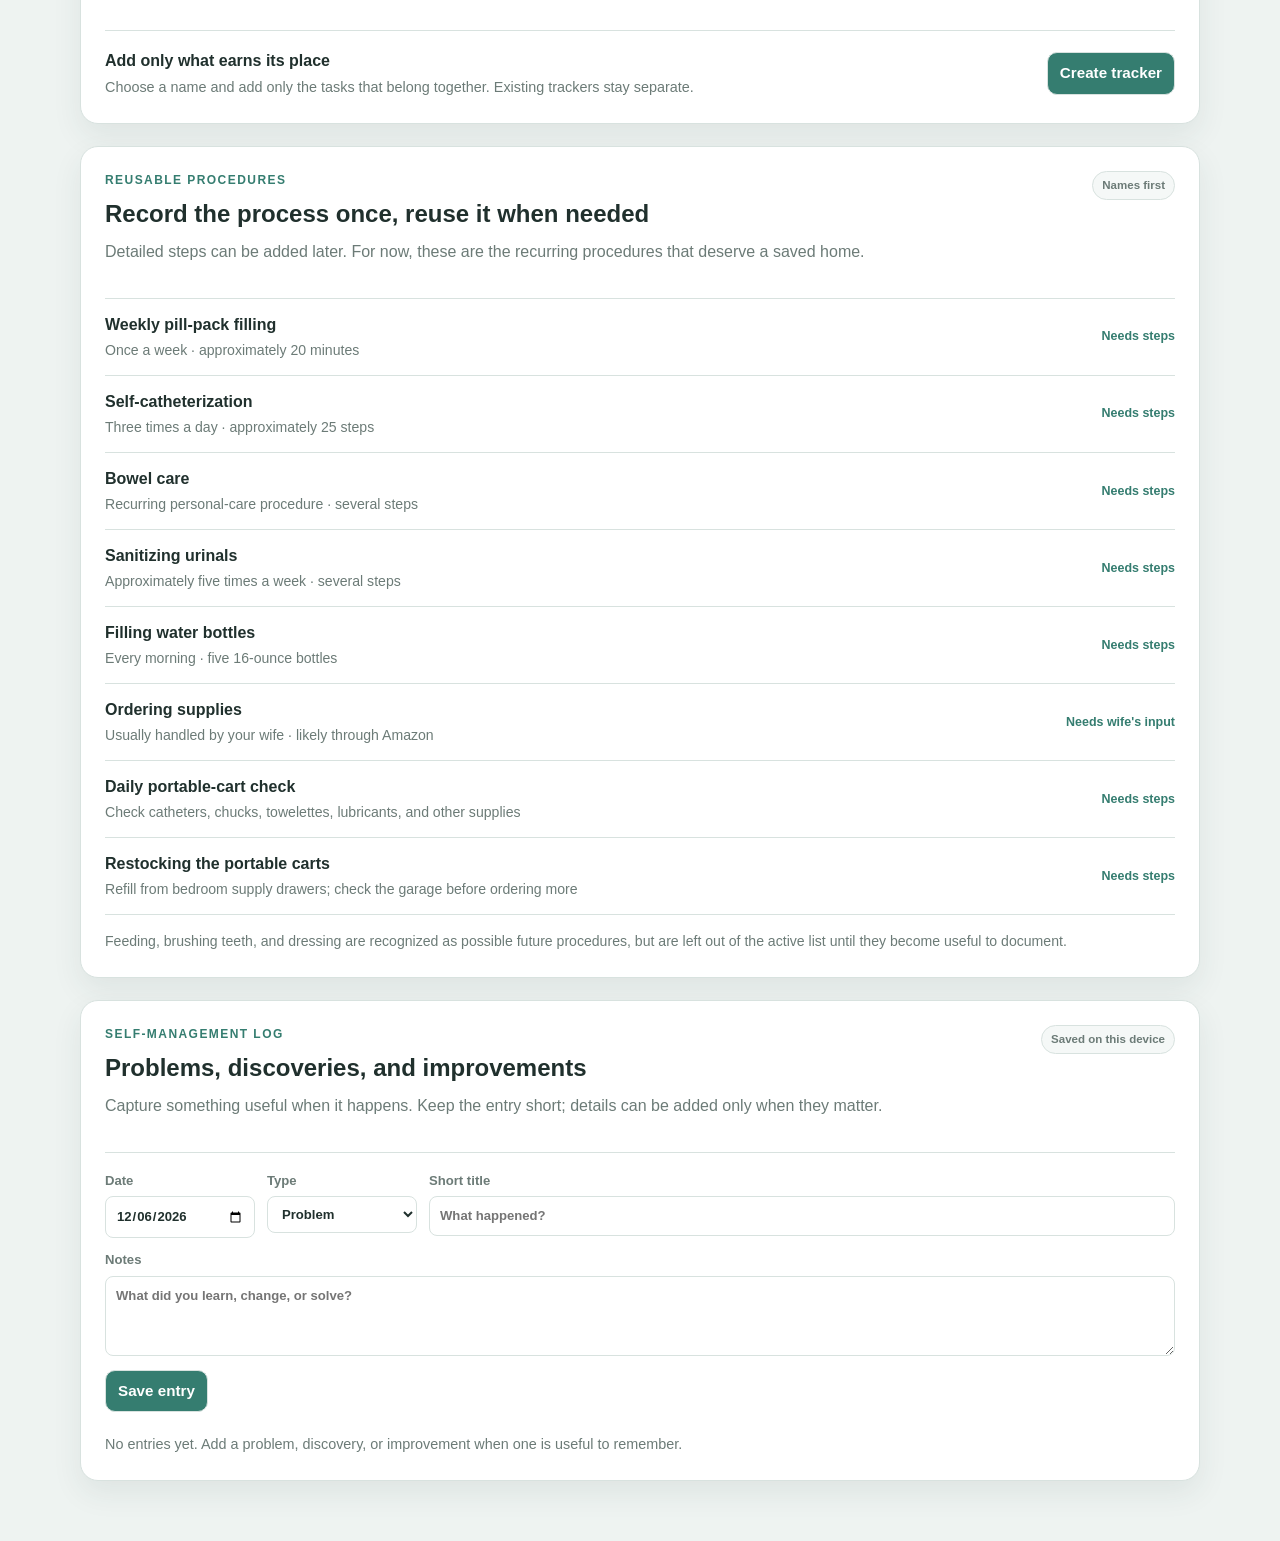
==== commit 5e97ca08: "Ongoing development of the weekly tracker project. Updated README.md with new instructions, modified" ====
--- a/index.html
+++ b/index.html
@@ -730,7 +730,46 @@
         <p class="procedure-note">Feeding, brushing teeth, and dressing are recognized as possible future procedures, but are left out of the active list until they become useful to document.</p>
       </section>
 
+      <section class="panel life-log-panel">
+        <div class="worksheet-heading">
+          <div>
+            <p class="eyebrow">Self-management log</p>
+            <h2>Problems, discoveries, and improvements</h2>
+            <p class="section-note">Capture something useful when it happens. Keep the entry short; details can be added only when they matter.</p>
+          </div>
+          <span class="manual-status">Saved on this device</span>
+        </div>
+
+        <form id="life-log-form" class="life-log-form">
+          <div class="life-log-fields">
+            <label>
+              Date
+              <input id="life-log-date" name="date" type="date" required />
+            </label>
+            <label>
+              Type
+              <select id="life-log-type" name="type">
+                <option>Problem</option>
+                <option>Discovery</option>
+                <option>Improvement</option>
+              </select>
+            </label>
+            <label>
+              Short title
+              <input id="life-log-title" name="title" type="text" maxlength="80" placeholder="What happened?" required />
+            </label>
+          </div>
+          <label>
+            Notes
+            <textarea id="life-log-notes" name="notes" rows="3" maxlength="600" placeholder="What did you learn, change, or solve?"></textarea>
+          </label>
+          <button class="mini-button alt" type="submit">Save entry</button>
+        </form>
+
+        <div id="life-log-entries" class="life-log-entries" aria-live="polite"></div>
+      </section>
+
     </main>
-    <script src="care-sheet.js"></script>
+    <script src="care-sheet.js?v=2"></script>
   </body>
 </html>
--- a/weekly-tracker-mockup.css
+++ b/weekly-tracker-mockup.css
@@ -464,6 +464,102 @@
   margin: 16px 0 0;
 }
 
+.life-log-panel {
+  margin-top: 22px;
+  padding: 24px;
+}
+
+.life-log-form {
+  border-top: 1px solid var(--line);
+  padding-top: 18px;
+}
+
+.life-log-form label {
+  color: var(--muted);
+  display: block;
+  font-size: 0.82rem;
+  font-weight: 700;
+}
+
+.life-log-fields {
+  display: grid;
+  gap: 12px;
+  grid-template-columns: 150px 150px 1fr;
+  margin-bottom: 12px;
+}
+
+.life-log-form input,
+.life-log-form select,
+.life-log-form textarea {
+  background: var(--surface);
+  border: 1px solid var(--line);
+  border-radius: 8px;
+  color: var(--ink);
+  display: block;
+  font: inherit;
+  margin-top: 6px;
+  padding: 9px 10px;
+  width: 100%;
+}
+
+.life-log-form textarea {
+  min-height: 80px;
+  resize: vertical;
+}
+
+.life-log-form button {
+  margin-top: 14px;
+}
+
+.life-log-entries {
+  display: grid;
+  gap: 10px;
+  margin-top: 22px;
+}
+
+.life-log-empty {
+  color: var(--muted);
+  font-size: 0.9rem;
+  margin: 0;
+}
+
+.life-log-entry {
+  border-left: 3px solid var(--accent);
+  background: var(--surface-soft);
+  padding: 13px 15px;
+}
+
+.life-log-entry-heading {
+  align-items: center;
+  display: flex;
+  gap: 10px;
+  justify-content: space-between;
+}
+
+.life-log-entry h3 {
+  font-size: 1rem;
+  margin: 0;
+}
+
+.life-log-entry-meta {
+  color: var(--muted);
+  font-size: 0.78rem;
+  margin: 4px 0 0;
+}
+
+.life-log-entry-notes {
+  margin: 10px 0 0;
+  white-space: pre-wrap;
+}
+
+.life-log-delete {
+  background: transparent;
+  color: var(--muted);
+  cursor: pointer;
+  font-size: 0.78rem;
+  padding: 4px;
+}
+
 .custom-tracker-list {
   border-top: 1px solid var(--line);
 }
@@ -614,9 +710,14 @@
   .header-actions,
   .custom-tracker-row,
   .manual-guidance,
-  .procedure-row {
+  .procedure-row,
+  .life-log-fields {
     align-items: flex-start;
     flex-direction: column;
+  }
+
+  .life-log-fields {
+    display: flex;
   }
 
   .manual-grid,
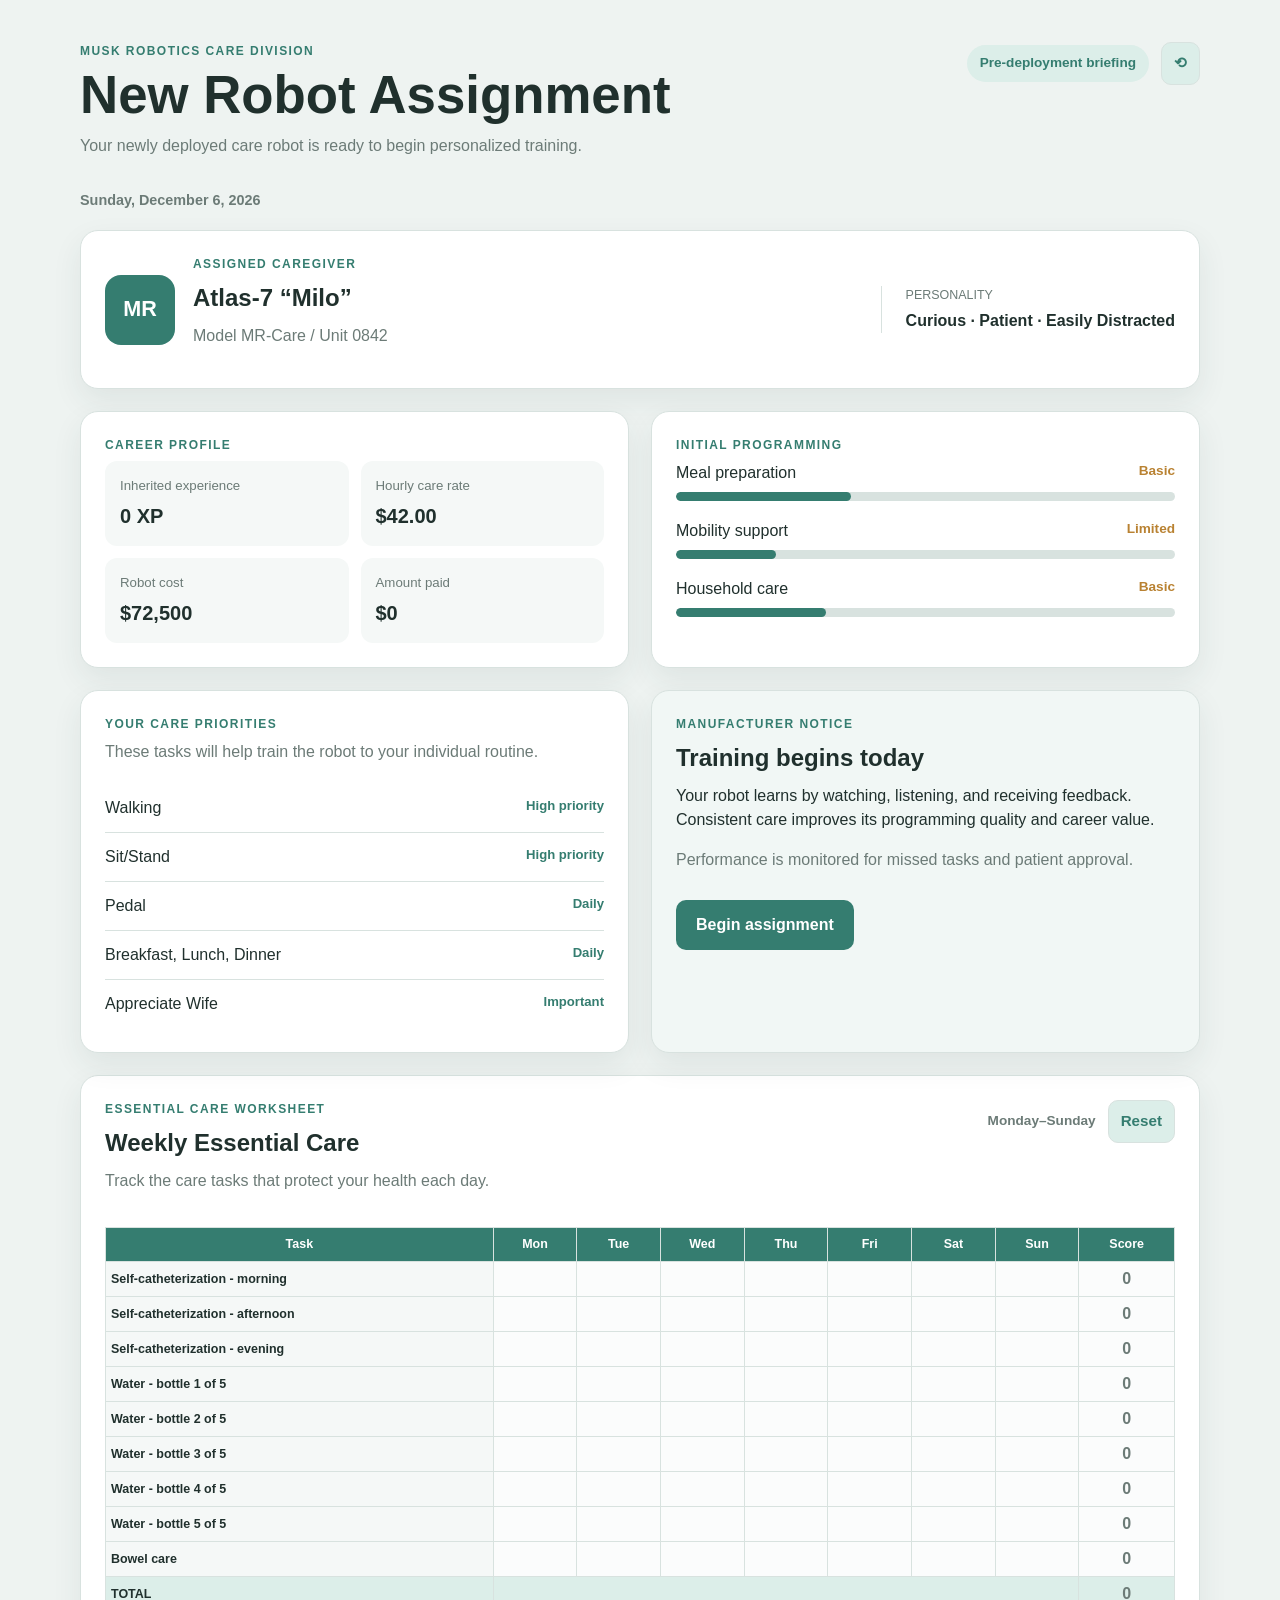
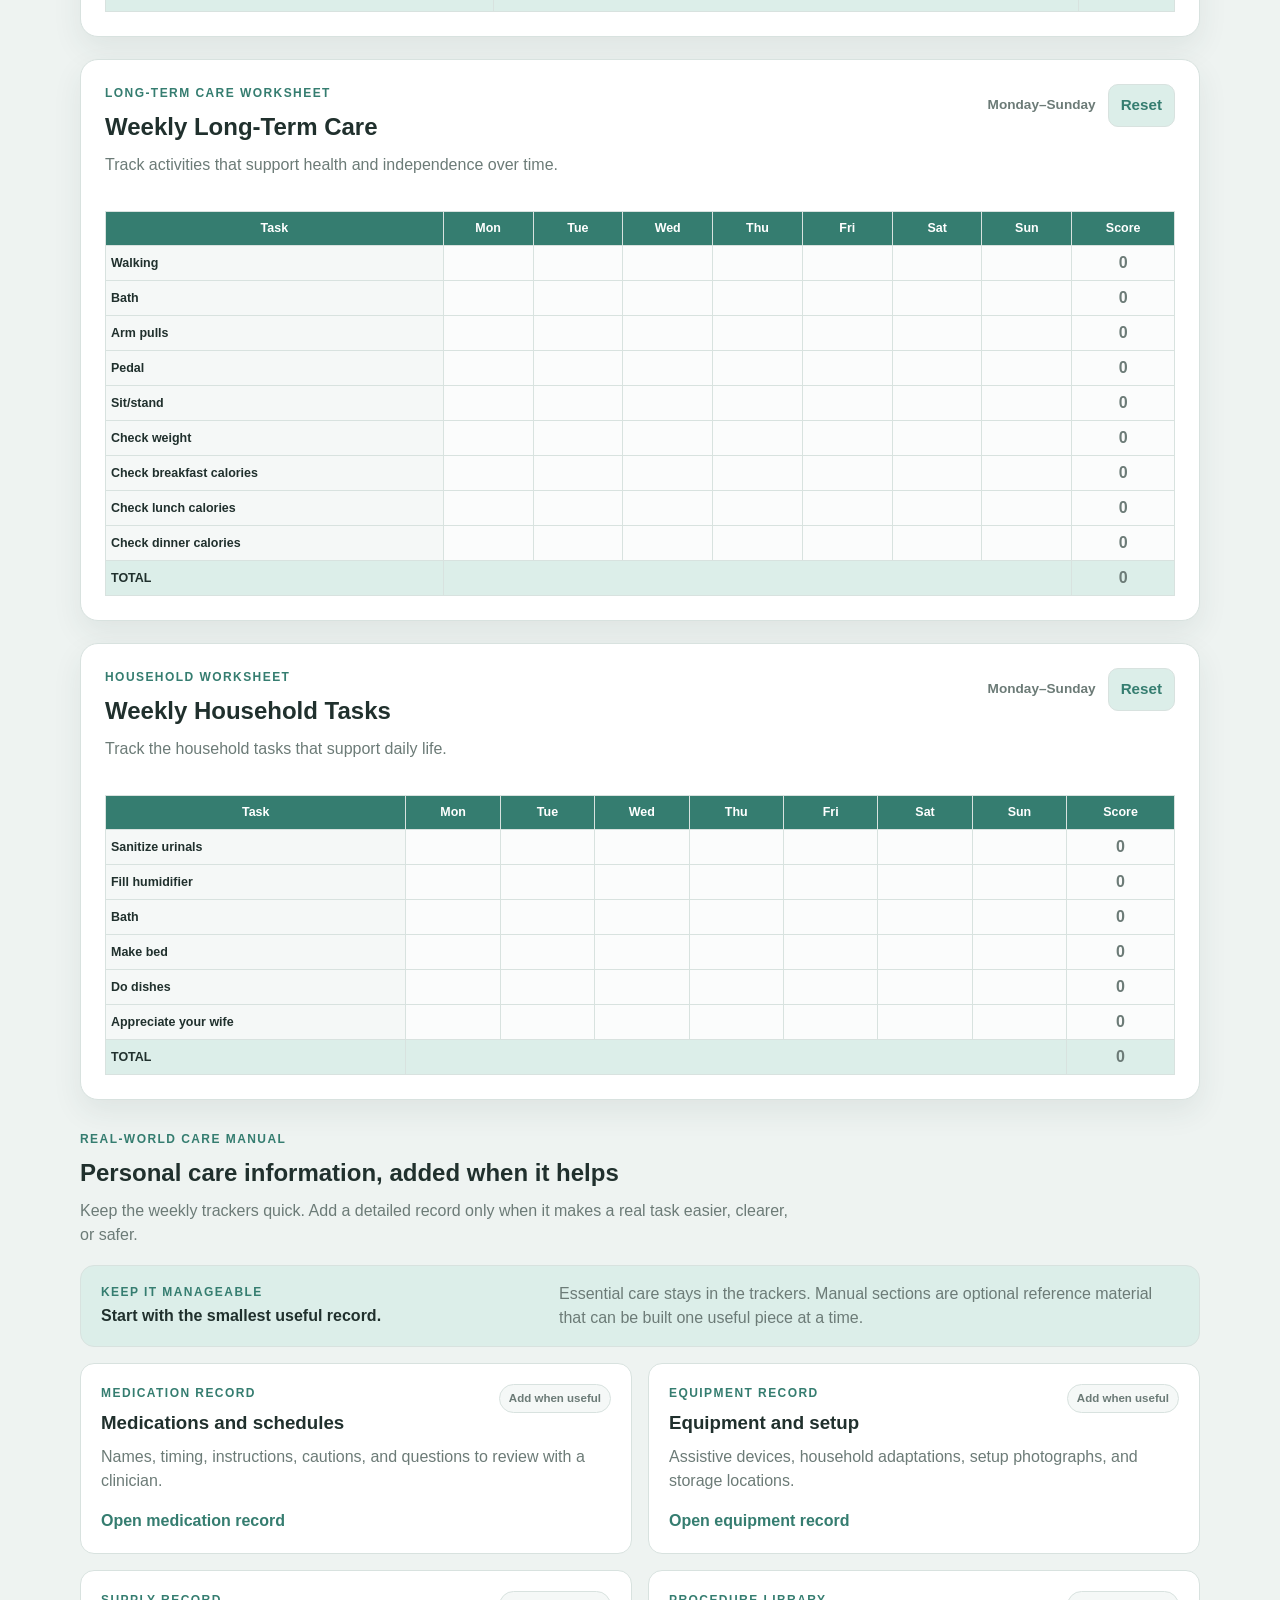
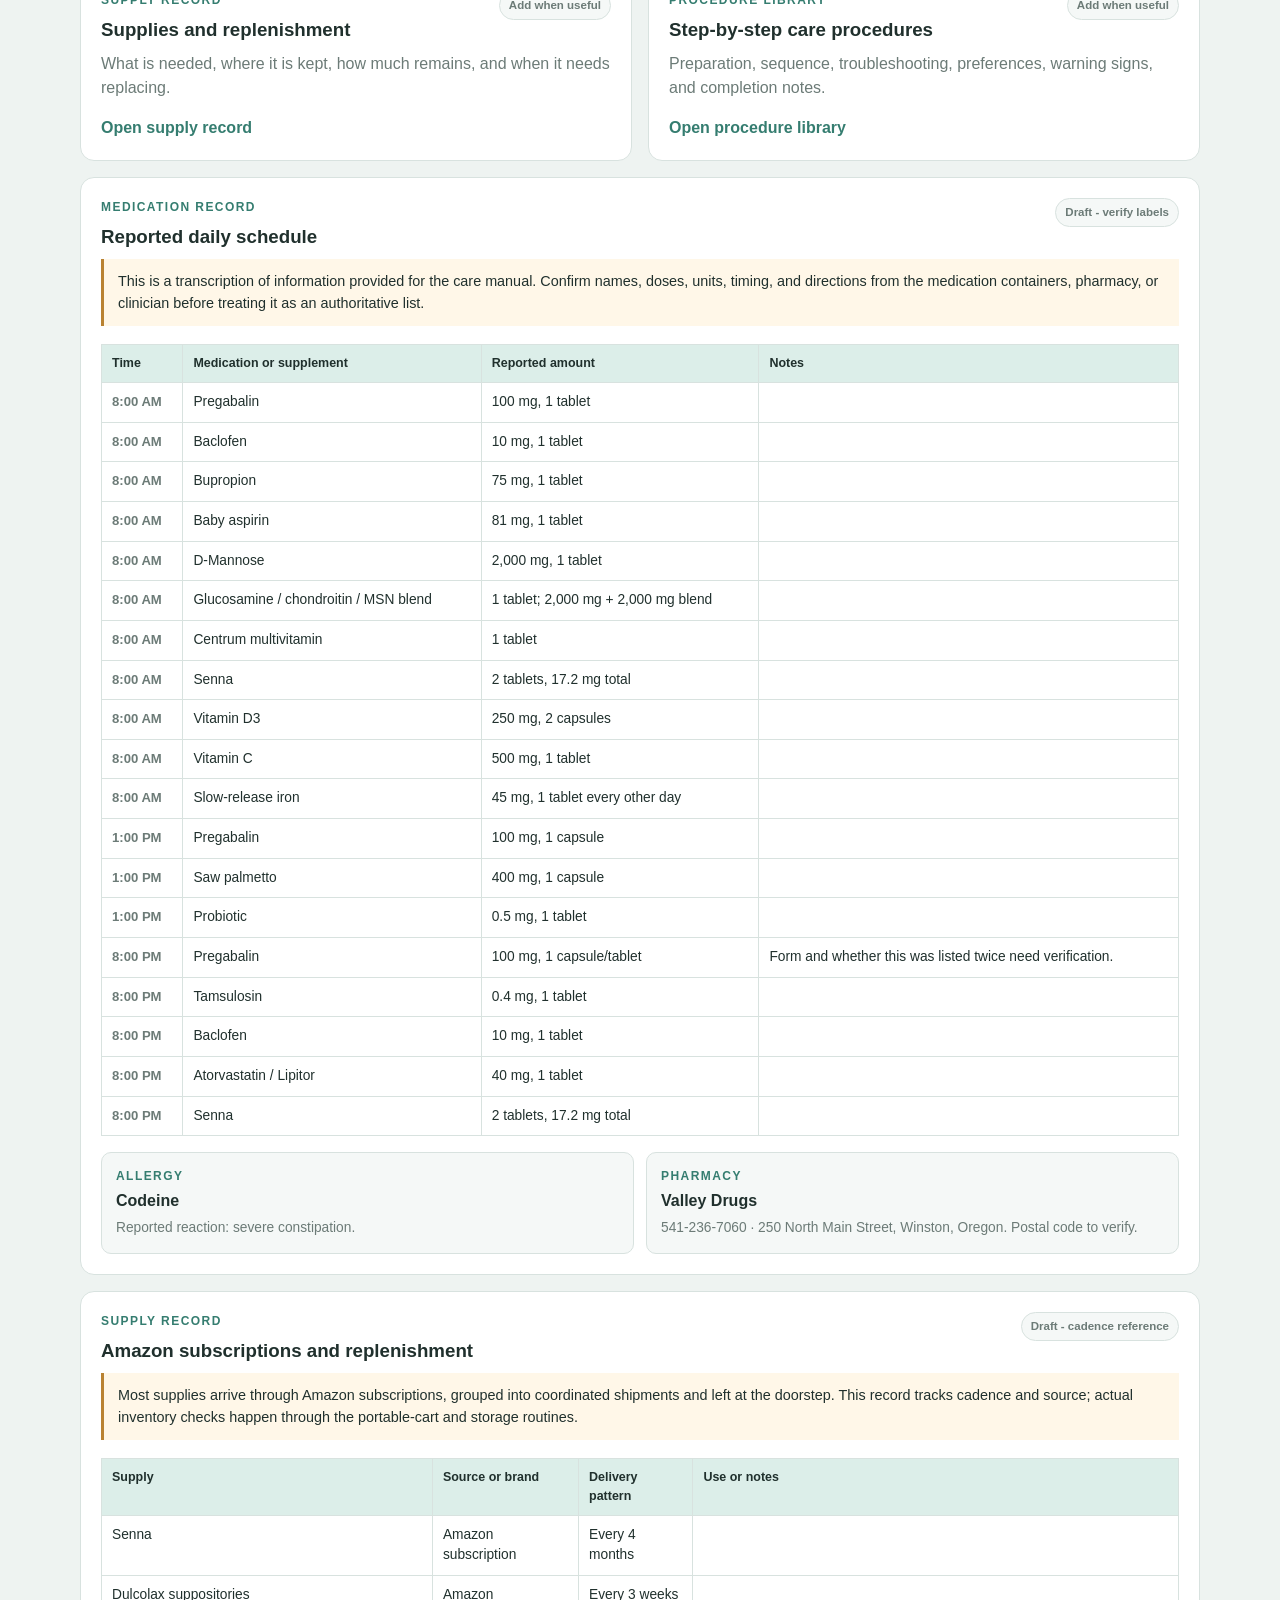
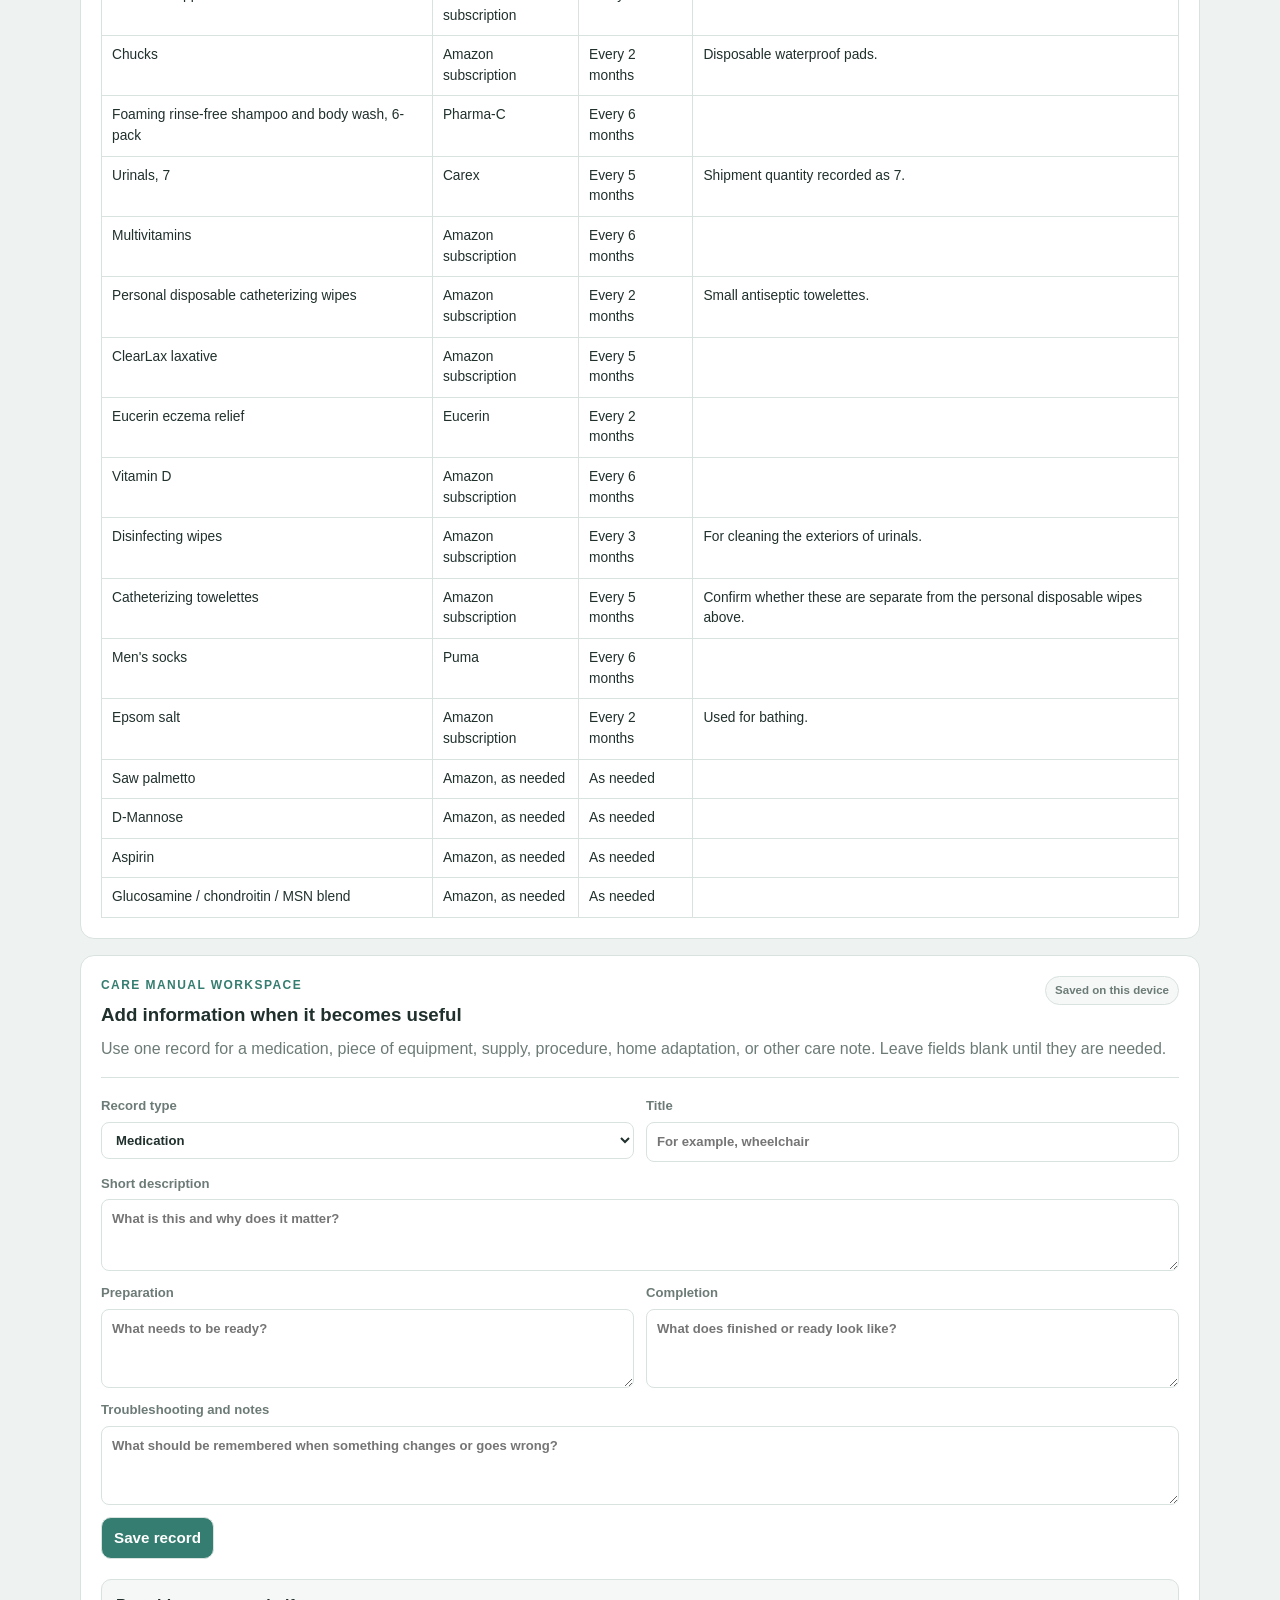
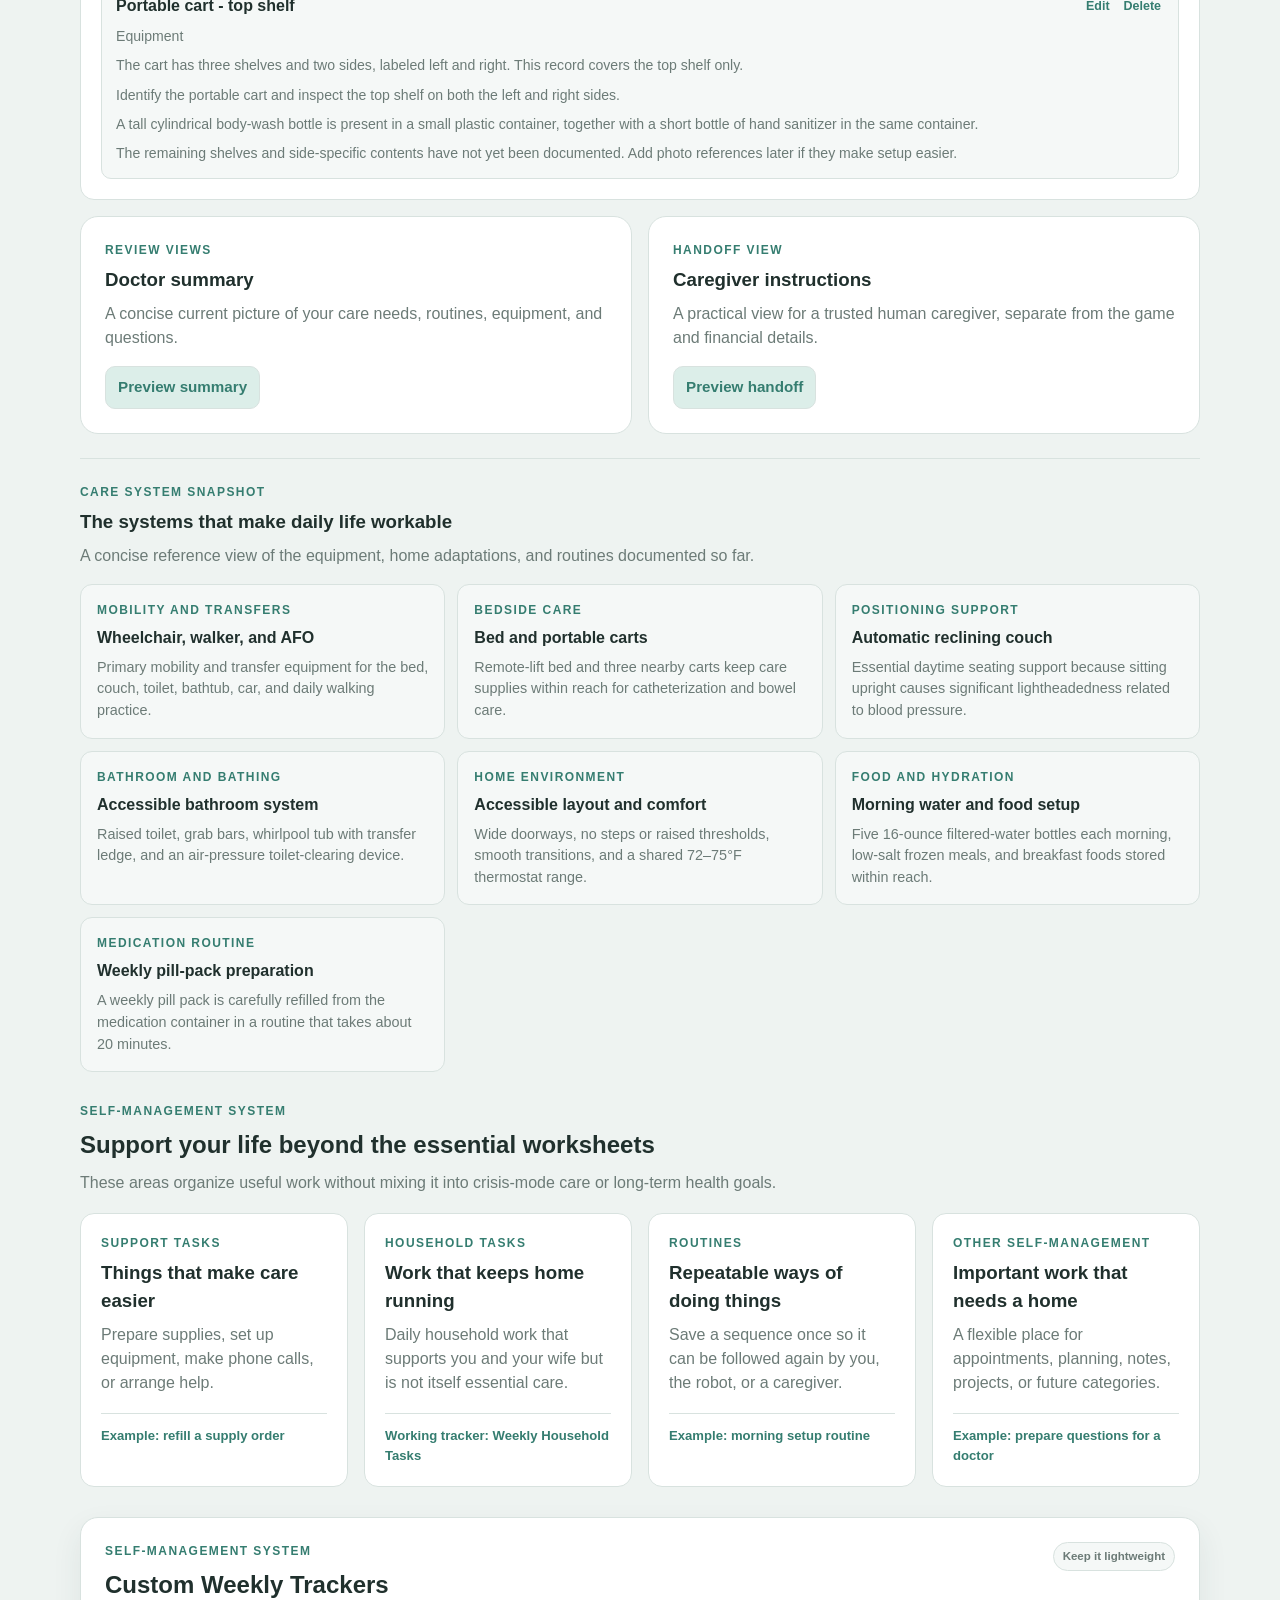
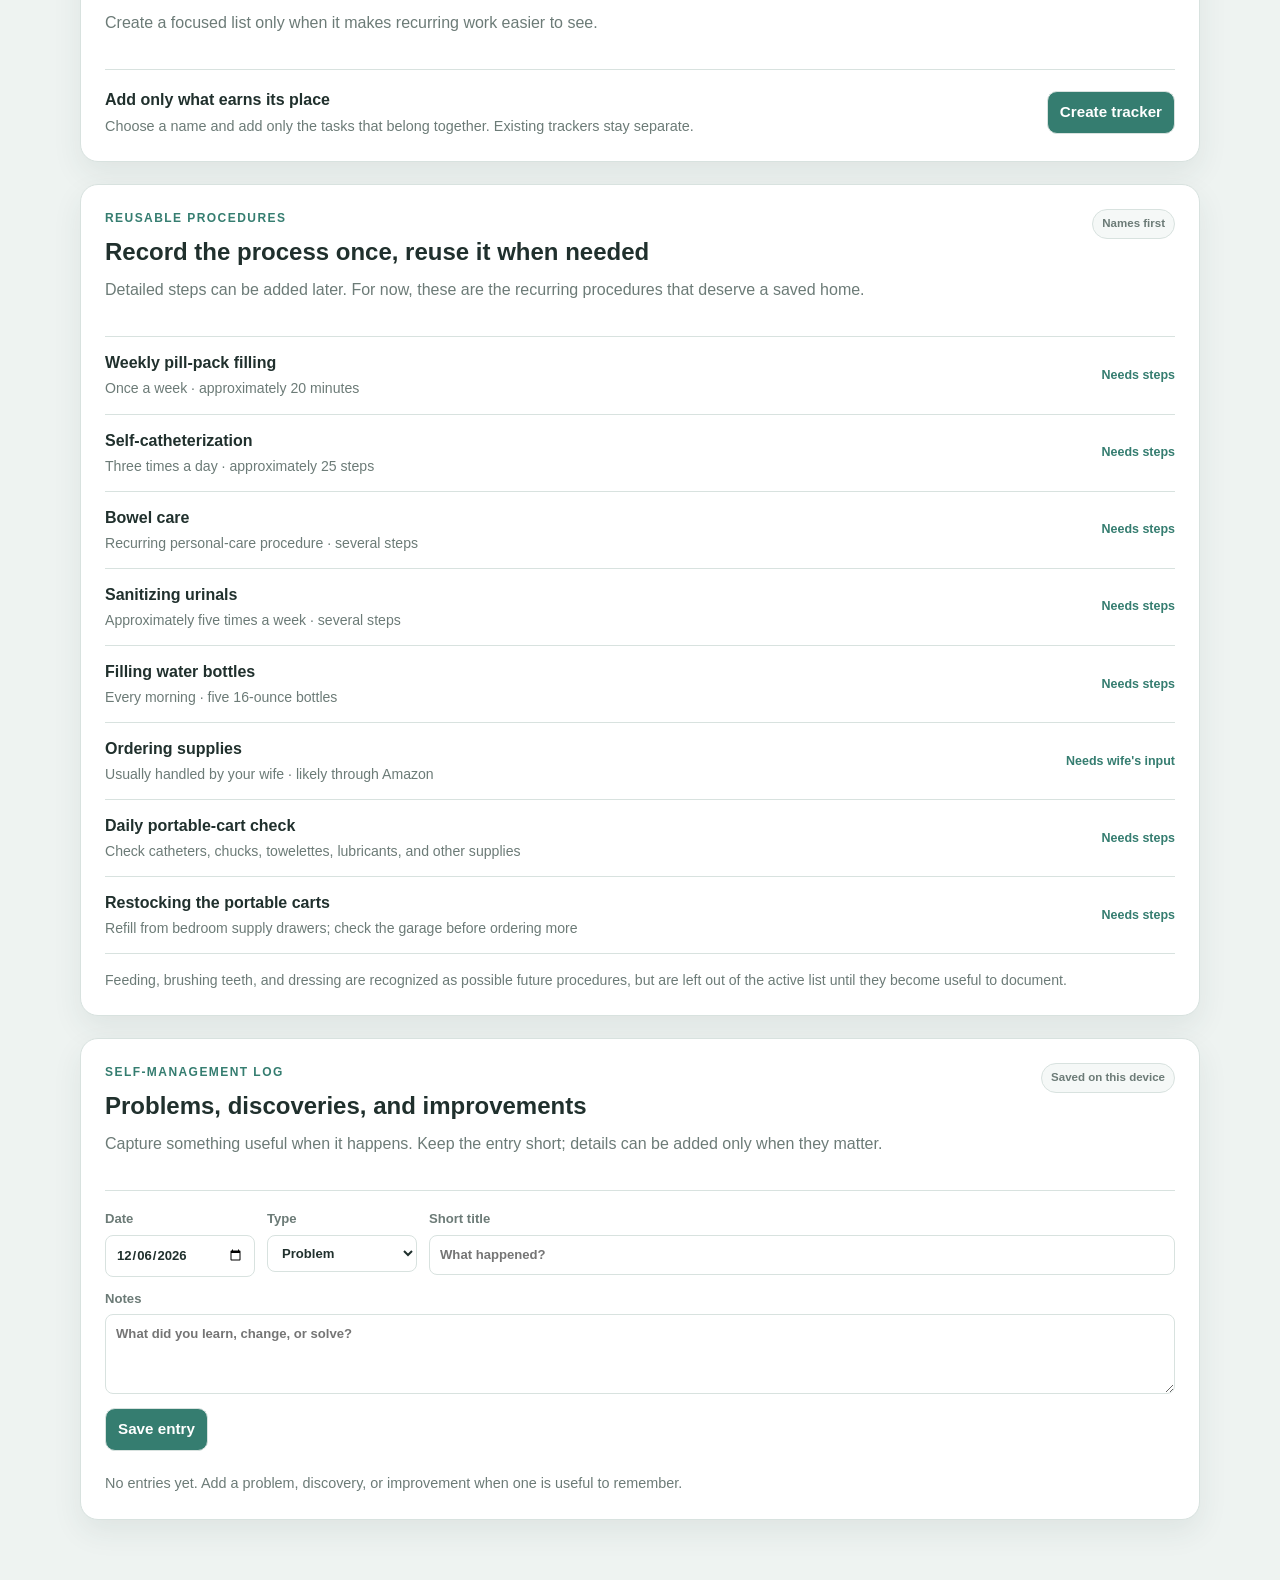
==== commit e7a0f317: "Ongoing development of the weekly tracker project. Updated README.md with new instructions, modified" ====
--- a/index.html
+++ b/index.html
@@ -553,6 +553,125 @@
           </article>
         </div>
 
+        <article class="medication-record">
+          <div class="medication-record-heading">
+            <div>
+              <p class="eyebrow">Medication record</p>
+              <h3>Reported daily schedule</h3>
+            </div>
+            <span class="manual-status">Draft - verify labels</span>
+          </div>
+          <p class="medication-warning">This is a transcription of information provided for the care manual. Confirm names, doses, units, timing, and directions from the medication containers, pharmacy, or clinician before treating it as an authoritative list.</p>
+
+          <div class="medication-table-wrap">
+            <table class="medication-table">
+              <thead>
+                <tr><th>Time</th><th>Medication or supplement</th><th>Reported amount</th><th>Notes</th></tr>
+              </thead>
+              <tbody>
+                <tr><th>8:00 AM</th><td>Pregabalin</td><td>100 mg, 1 tablet</td><td></td></tr>
+                <tr><th>8:00 AM</th><td>Baclofen</td><td>10 mg, 1 tablet</td><td></td></tr>
+                <tr><th>8:00 AM</th><td>Bupropion</td><td>75 mg, 1 tablet</td><td></td></tr>
+                <tr><th>8:00 AM</th><td>Baby aspirin</td><td>81 mg, 1 tablet</td><td></td></tr>
+                <tr><th>8:00 AM</th><td>D-Mannose</td><td>2,000 mg, 1 tablet</td><td></td></tr>
+                <tr><th>8:00 AM</th><td>Glucosamine / chondroitin / MSN blend</td><td>1 tablet; 2,000 mg + 2,000 mg blend</td><td></td></tr>
+                <tr><th>8:00 AM</th><td>Centrum multivitamin</td><td>1 tablet</td><td></td></tr>
+                <tr><th>8:00 AM</th><td>Senna</td><td>2 tablets, 17.2 mg total</td><td></td></tr>
+                <tr><th>8:00 AM</th><td>Vitamin D3</td><td>250 mg, 2 capsules</td><td></td></tr>
+                <tr><th>8:00 AM</th><td>Vitamin C</td><td>500 mg, 1 tablet</td><td></td></tr>
+                <tr><th>8:00 AM</th><td>Slow-release iron</td><td>45 mg, 1 tablet every other day</td><td></td></tr>
+                <tr><th>1:00 PM</th><td>Pregabalin</td><td>100 mg, 1 capsule</td><td></td></tr>
+                <tr><th>1:00 PM</th><td>Saw palmetto</td><td>400 mg, 1 capsule</td><td></td></tr>
+                <tr><th>1:00 PM</th><td>Probiotic</td><td>0.5 mg, 1 tablet</td><td></td></tr>
+                <tr><th>8:00 PM</th><td>Pregabalin</td><td>100 mg, 1 capsule/tablet</td><td>Form and whether this was listed twice need verification.</td></tr>
+                <tr><th>8:00 PM</th><td>Tamsulosin</td><td>0.4 mg, 1 tablet</td><td></td></tr>
+                <tr><th>8:00 PM</th><td>Baclofen</td><td>10 mg, 1 tablet</td><td></td></tr>
+                <tr><th>8:00 PM</th><td>Atorvastatin / Lipitor</td><td>40 mg, 1 tablet</td><td></td></tr>
+                <tr><th>8:00 PM</th><td>Senna</td><td>2 tablets, 17.2 mg total</td><td></td></tr>
+              </tbody>
+            </table>
+          </div>
+
+          <div class="medication-notes-grid">
+            <div class="medication-note-card">
+              <p class="eyebrow">Allergy</p>
+              <strong>Codeine</strong>
+              <p>Reported reaction: severe constipation.</p>
+            </div>
+            <div class="medication-note-card">
+              <p class="eyebrow">Pharmacy</p>
+              <strong>Valley Drugs</strong>
+              <p>541-236-7060 · 250 North Main Street, Winston, Oregon. Postal code to verify.</p>
+            </div>
+          </div>
+        </article>
+
+        <article class="medication-record supply-record">
+          <div class="medication-record-heading">
+            <div>
+              <p class="eyebrow">Supply record</p>
+              <h3>Amazon subscriptions and replenishment</h3>
+            </div>
+            <span class="manual-status">Draft - cadence reference</span>
+          </div>
+          <p class="medication-warning">Most supplies arrive through Amazon subscriptions, grouped into coordinated shipments and left at the doorstep. This record tracks cadence and source; actual inventory checks happen through the portable-cart and storage routines.</p>
+
+          <div class="medication-table-wrap">
+            <table class="medication-table supply-table">
+              <thead>
+                <tr><th>Supply</th><th>Source or brand</th><th>Delivery pattern</th><th>Use or notes</th></tr>
+              </thead>
+              <tbody>
+                <tr><td>Senna</td><td>Amazon subscription</td><td>Every 4 months</td><td></td></tr>
+                <tr><td>Dulcolax suppositories</td><td>Amazon subscription</td><td>Every 3 weeks</td><td></td></tr>
+                <tr><td>Chucks</td><td>Amazon subscription</td><td>Every 2 months</td><td>Disposable waterproof pads.</td></tr>
+                <tr><td>Foaming rinse-free shampoo and body wash, 6-pack</td><td>Pharma-C</td><td>Every 6 months</td><td></td></tr>
+                <tr><td>Urinals, 7</td><td>Carex</td><td>Every 5 months</td><td>Shipment quantity recorded as 7.</td></tr>
+                <tr><td>Multivitamins</td><td>Amazon subscription</td><td>Every 6 months</td><td></td></tr>
+                <tr><td>Personal disposable catheterizing wipes</td><td>Amazon subscription</td><td>Every 2 months</td><td>Small antiseptic towelettes.</td></tr>
+                <tr><td>ClearLax laxative</td><td>Amazon subscription</td><td>Every 5 months</td><td></td></tr>
+                <tr><td>Eucerin eczema relief</td><td>Eucerin</td><td>Every 2 months</td><td></td></tr>
+                <tr><td>Vitamin D</td><td>Amazon subscription</td><td>Every 6 months</td><td></td></tr>
+                <tr><td>Disinfecting wipes</td><td>Amazon subscription</td><td>Every 3 months</td><td>For cleaning the exteriors of urinals.</td></tr>
+                <tr><td>Catheterizing towelettes</td><td>Amazon subscription</td><td>Every 5 months</td><td>Confirm whether these are separate from the personal disposable wipes above.</td></tr>
+                <tr><td>Men's socks</td><td>Puma</td><td>Every 6 months</td><td></td></tr>
+                <tr><td>Epsom salt</td><td>Amazon subscription</td><td>Every 2 months</td><td>Used for bathing.</td></tr>
+                <tr><td>Saw palmetto</td><td>Amazon, as needed</td><td>As needed</td><td></td></tr>
+                <tr><td>D-Mannose</td><td>Amazon, as needed</td><td>As needed</td><td></td></tr>
+                <tr><td>Aspirin</td><td>Amazon, as needed</td><td>As needed</td><td></td></tr>
+                <tr><td>Glucosamine / chondroitin / MSN blend</td><td>Amazon, as needed</td><td>As needed</td><td></td></tr>
+              </tbody>
+            </table>
+          </div>
+        </article>
+
+        <article class="medication-record manual-editor-panel">
+          <div class="medication-record-heading">
+            <div>
+              <p class="eyebrow">Care manual workspace</p>
+              <h3>Add information when it becomes useful</h3>
+            </div>
+            <span class="manual-status">Saved on this device</span>
+          </div>
+          <p class="section-note">Use one record for a medication, piece of equipment, supply, procedure, home adaptation, or other care note. Leave fields blank until they are needed.</p>
+
+          <form id="manual-record-form" class="manual-record-form">
+            <input id="manual-record-id" name="id" type="hidden" />
+            <div class="manual-record-fields">
+              <label>Record type<select id="manual-record-category" name="category"><option>Medication</option><option>Equipment</option><option>Supply</option><option>Procedure</option><option>Home adaptation</option><option>Care note</option></select></label>
+              <label>Title<input id="manual-record-title" name="title" type="text" maxlength="100" placeholder="For example, wheelchair" required /></label>
+            </div>
+            <label>Short description<textarea id="manual-record-description" name="description" rows="2" maxlength="600" placeholder="What is this and why does it matter?"></textarea></label>
+            <div class="manual-record-fields">
+              <label>Preparation<textarea id="manual-record-preparation" name="preparation" rows="3" placeholder="What needs to be ready?"></textarea></label>
+              <label>Completion<textarea id="manual-record-completion" name="completion" rows="3" placeholder="What does finished or ready look like?"></textarea></label>
+            </div>
+            <label>Troubleshooting and notes<textarea id="manual-record-notes" name="notes" rows="3" placeholder="What should be remembered when something changes or goes wrong?"></textarea></label>
+            <div class="manual-editor-actions"><button class="mini-button alt" type="submit">Save record</button><button id="manual-record-cancel" class="mini-button" type="button" hidden>Cancel edit</button></div>
+          </form>
+          <div id="manual-record-list" class="manual-record-list" aria-live="polite"></div>
+        </article>
+
         <div class="manual-summary-grid">
           <article class="panel manual-summary-card">
             <p class="eyebrow">Review views</p>
@@ -770,6 +889,6 @@
       </section>
 
     </main>
-    <script src="care-sheet.js?v=2"></script>
+    <script src="care-sheet.js?v=4"></script>
   </body>
 </html>
--- a/weekly-tracker-mockup.css
+++ b/weekly-tracker-mockup.css
@@ -347,6 +347,100 @@
   margin-top: 16px;
 }
 
+.medication-record {
+  background: var(--surface);
+  border: 1px solid var(--line);
+  border-radius: 14px;
+  margin-top: 16px;
+  padding: 20px;
+}
+
+.medication-record-heading {
+  align-items: flex-start;
+  display: flex;
+  gap: 12px;
+  justify-content: space-between;
+}
+
+.medication-record h3 {
+  margin: 0 0 8px;
+}
+
+.medication-warning {
+  background: #fff7e8;
+  border-left: 3px solid var(--gold);
+  color: var(--ink);
+  font-size: 0.9rem;
+  margin: 0 0 18px;
+  padding: 12px 14px;
+}
+
+.medication-table-wrap {
+  overflow-x: auto;
+}
+
+.medication-table {
+  border-collapse: collapse;
+  min-width: 760px;
+  width: 100%;
+}
+
+.medication-table th,
+.medication-table td {
+  border: 1px solid var(--line);
+  padding: 9px 10px;
+  text-align: left;
+  vertical-align: top;
+}
+
+.medication-table thead th {
+  background: var(--accent-soft);
+  color: var(--ink);
+  font-size: 0.78rem;
+}
+
+.medication-table tbody th {
+  color: var(--muted);
+  font-size: 0.82rem;
+  white-space: nowrap;
+}
+
+.medication-table td {
+  font-size: 0.86rem;
+}
+
+.verify-tag {
+  color: #8a5b12;
+  display: inline-block;
+  font-size: 0.72rem;
+  font-weight: 800;
+  margin-left: 4px;
+}
+
+.medication-notes-grid {
+  display: grid;
+  gap: 12px;
+  grid-template-columns: repeat(2, minmax(0, 1fr));
+  margin-top: 16px;
+}
+
+.medication-note-card {
+  background: var(--surface-soft);
+  border: 1px solid var(--line);
+  border-radius: 10px;
+  padding: 14px;
+}
+
+.medication-note-card .eyebrow {
+  margin-bottom: 4px;
+}
+
+.medication-note-card p:last-child {
+  color: var(--muted);
+  font-size: 0.86rem;
+  margin: 5px 0 0;
+}
+
 .manual-summary-card {
   box-shadow: none;
 }
@@ -723,7 +817,115 @@
   .manual-grid,
   .manual-summary-grid,
   .management-grid,
-  .snapshot-grid {
+  .snapshot-grid,
+  .medication-notes-grid,
+  .manual-record-fields {
     grid-template-columns: 1fr;
   }
+}
+
+.supply-record {
+  margin-top: 16px;
+}
+
+.supply-table {
+  min-width: 820px;
+}
+
+.manual-editor-panel {
+  margin-top: 16px;
+}
+
+.manual-record-form {
+  border-top: 1px solid var(--line);
+  padding-top: 18px;
+}
+
+.manual-record-form label {
+  color: var(--muted);
+  display: block;
+  font-size: 0.82rem;
+  font-weight: 700;
+  margin-bottom: 12px;
+}
+
+.manual-record-form input,
+.manual-record-form select,
+.manual-record-form textarea {
+  background: var(--surface);
+  border: 1px solid var(--line);
+  border-radius: 8px;
+  color: var(--ink);
+  display: block;
+  font: inherit;
+  margin-top: 6px;
+  padding: 9px 10px;
+  width: 100%;
+}
+
+.manual-record-form textarea {
+  min-height: 72px;
+  resize: vertical;
+}
+
+.manual-record-fields {
+  display: grid;
+  gap: 12px;
+  grid-template-columns: repeat(2, minmax(0, 1fr));
+}
+
+.manual-editor-actions {
+  display: flex;
+  gap: 10px;
+  margin-top: 4px;
+}
+
+.manual-record-list {
+  display: grid;
+  gap: 10px;
+  margin-top: 20px;
+}
+
+.manual-record-empty {
+  color: var(--muted);
+  font-size: 0.9rem;
+  margin: 0;
+}
+
+.manual-record-item {
+  background: var(--surface-soft);
+  border: 1px solid var(--line);
+  border-radius: 10px;
+  padding: 14px;
+}
+
+.manual-record-item-heading {
+  align-items: flex-start;
+  display: flex;
+  gap: 12px;
+  justify-content: space-between;
+}
+
+.manual-record-item h4 {
+  margin: 0;
+}
+
+.manual-record-item p {
+  color: var(--muted);
+  font-size: 0.88rem;
+  margin: 8px 0 0;
+  white-space: pre-wrap;
+}
+
+.manual-record-item-actions {
+  display: flex;
+  gap: 8px;
+}
+
+.manual-record-item-actions button {
+  background: transparent;
+  color: var(--accent);
+  cursor: pointer;
+  font-size: 0.78rem;
+  padding: 3px;
 }
